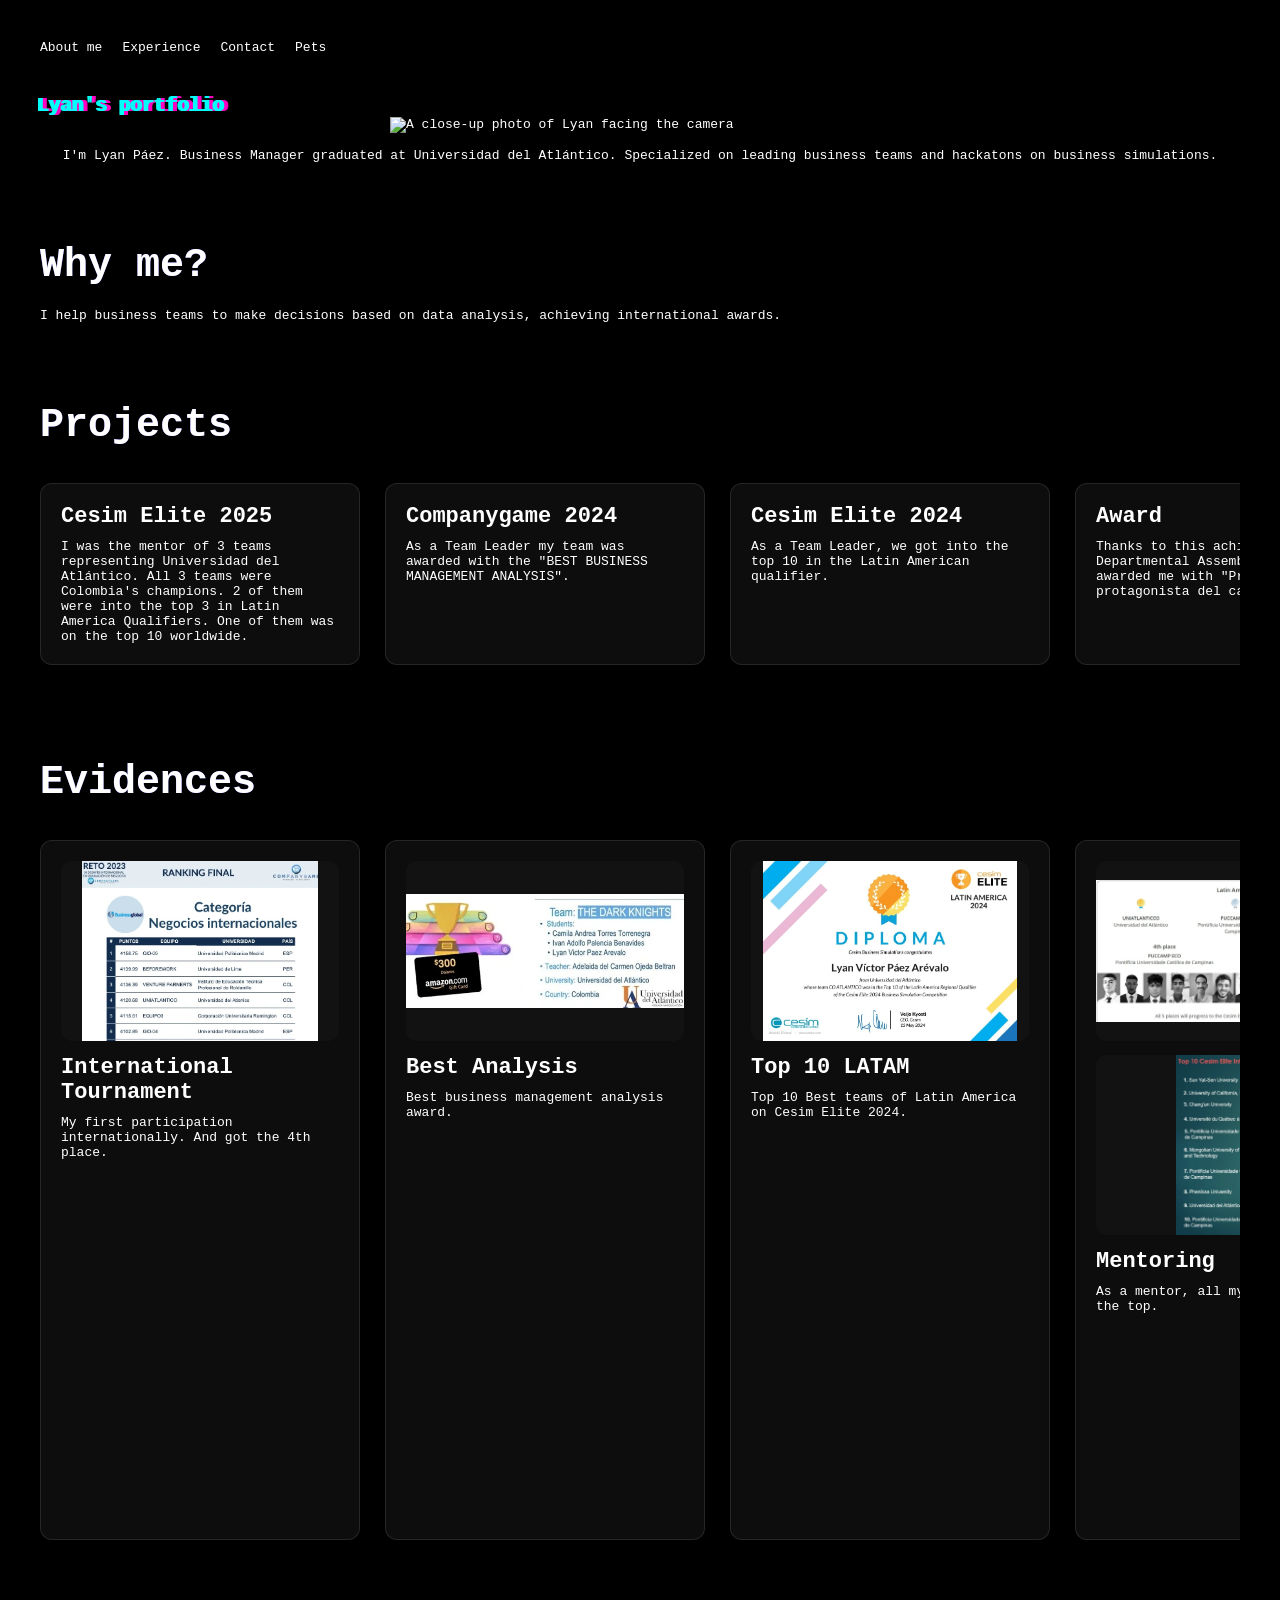
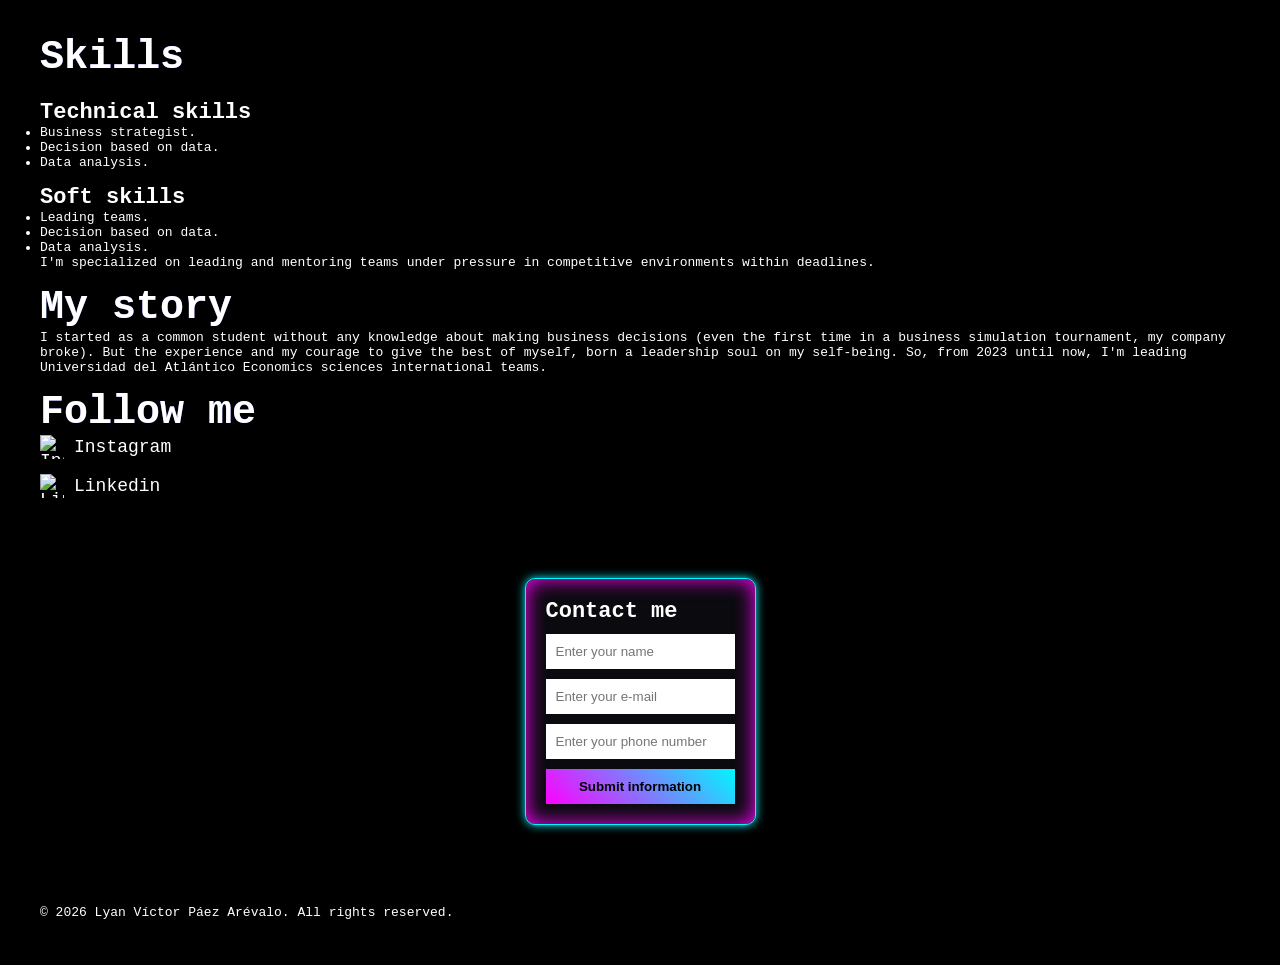
==== index.html @ d08afb4a "Adelantado" ====
<!DOCTYPE html>
<html lang="en">

<head>
    <meta charset="UTF-8">
    <meta name="viewport" content="width=device-width, initial-scale=1.0">

    <title>Lyan's Portfolio</title>
    <meta name="description" content="A practical portfolio to improve structuring abilities on HTML and CSS.">
    <meta name="keywords" content="portfolio, portafolio, Lyan">
    <meta name="author" content="Lyan Páez">
    <meta name="robots" content="index, follow">

    <link rel="stylesheet" href="src/css/styles.css">
</head>

<body>

    <header>
        <nav>
            <ul>
                <li><a href="#about" class="navigation">About me</a></li>
                <li><a href="#experience" class="navigation">Experience</a></li>
                <li><a href="#contact" class="navigation">Contact</a></li>
                <li><a href="./pets.html" class="navigation">Pets</a></li>
            </ul>
        </nav>
    </header>

    <main>

        <section>
            <div>
                <h1 class="glitch reveal" data-text="Lyan's portfolio">Lyan's portfolio</h1>
            </div>

            <img id="lyan-ph" src="public/img/Lyan.png" alt="A close-up photo of Lyan facing the camera"
                title="Lyan's photo">

            <p class="center" id="about"><br>
                I'm Lyan Páez. Business Manager graduated at Universidad del Atlántico.
                Specialized on leading business teams and hackatons on business simulations.
            </p>
        </section>

        <section>
            <h2 data-glitch="Why me?">Why me?</h2>
            <p>
                I help business teams to make decisions based on data analysis,
                achieving international awards.
            </p>
        </section>

        <section id="experience">
            <h2 data-glitch="Projects">Projects</h2>

            <div class="scroll-container projects-scroll">
                <div class="scroll-content">
                    <article class="card">
                        <h3>Cesim Elite 2025</h3>
                        <p> I was the mentor of 3 teams representing Universidad del Atlántico. All 3 teams were
                            Colombia's champions. 2 of them were into the top 3 in Latin America Qualifiers. One of them
                            was on the top 10 worldwide.</p>
                    </article>
                    <article class="card">
                        <h3>Companygame 2024</h3>
                        <p>As a Team Leader my team was awarded with the "BEST BUSINESS MANAGEMENT ANALYSIS".</p>
                    </article>
                    <article class="card">
                        <h3>Cesim Elite 2024</h3>
                        <p> As a Team Leader, we got into the top 10 in the Latin American qualifier.</p>
                    </article>
                    <article class="card">
                        <h3>Award</h3>
                        <p> Thanks to this achievings, the Departmental Assembly of Atlántico awarded me with "Premio
                            Joven Líder protagonista del cambio 2025"..</p>
                    </article>

                    <article class="card duplicate">
                        <h3>Cesim Elite 2025</h3>
                        <p> I was the mentor of 3 teams representing Universidad del Atlántico. All 3 teams were
                            Colombia's champions. 2 of them were into the top 3 in Latin America Qualifiers. One of them
                            was on the top 10 worldwide.</p>
                    </article>
                    <article class="card duplicate">
                        <h3>Companygame 2024</h3>
                        <p>As a Team Leader my team was awarded with the "BEST BUSINESS MANAGEMENT ANALYSIS".</p>
                    </article>
                    <article class="card duplicate">
                        <h3>Cesim Elite 2024</h3>
                        <p> As a Team Leader, we got into the top 10 in the Latin American qualifier.</p>
                    </article>
                    <article class="card duplicate">
                        <h3>Award</h3>
                        <p> Thanks to this achievings, the Departmental Assembly of Atlántico awarded me with "Premio
                            Joven Líder protagonista del cambio 2025"..</p>
                    </article>
                </div>
            </div>
        </section>

        <section class="evidences-section">
            <h2 data-glitch="Evidences">Evidences</h2>

            <div class="scroll-container evidences-scroll">
                <div class="scroll-content">
                    <article class="card img-card">
                        <img src="public/img/CGame1.webp" class="expandable-image"
                            alt="Universidad del Atlántico in the international top of CompanyGame"
                            title="BusinessGlobal CompanyGame 2023">
                        <h3>International Tournament</h3>
                        <p>My first participation internationally. And got the 4th place.</p>
                    </article>
                    <article class="card img-card">
                        <img src="public/img/Cgame2.webp" class="expandable-image"
                            alt="Award for best management analysis, Lyan's group"
                            title="Award for best business management analysis report">
                        <h3>Best Analysis</h3>
                        <p>Best business management analysis award.</p>
                    </article>
                    <article class="card img-card">
                        <img src="public/img/cesim1.webp" class="expandable-image"
                            alt="Diploma for being among the top 10 in Latin America best teams"
                            title="Diploma top 10 Latin America">
                        <h3>Top 10 LATAM</h3>
                        <p>Top 10 Best teams of Latin America on Cesim Elite 2024.</p>
                    </article>
                    <article class="card img-card">
                        <img src="public/img/cesim2.webp" class="expandable-image"
                            alt="Mentoring teams are Latin American champions" title="Latin American Champions">
                        <img src="public/img/cesim3.webp" class="expandable-image"
                            alt="One of the teams makes it to the world's top 10" title="World's top 10">
                        <h3>Mentoring</h3>
                        <p>As a mentor, all my teams are in the top.</p>
                    </article>
                    <article class="card img-card">
                        <img src="public/img/JL1.webp" class="expandable-image"
                            alt="Young leader award, driving change in the academic field"
                            title="Young Academic Leader Award">
                        <img src="public/img/JL2.webp" class="expandable-image"
                            alt="Poster for the awards ceremony of the nominees" title="Lyan Award Poster">
                        <img src="public/img/JL3.webp" class="expandable-image"
                            alt="List of winners in each area of the nominations" title="List of winners by area">
                        <h3>Personal awards</h3>
                        <p>Award for youth leader on academics due to these and other international achievements.</p>
                    </article>

                    <article class="card img-card duplicate">
                        <img src="public/img/CGame1.webp" class="expandable-image">
                        <h3>International Tournament</h3>
                        <p>My first participation internationally. And got the 4th place.</p>
                    </article>
                    <article class="card img-card duplicate">
                        <img src="public/img/Cgame2.webp" class="expandable-image">
                        <h3>Best Analysis</h3>
                        <p>Best business management analysis award.</p>
                    </article>
                    <article class="card img-card duplicate">
                        <img src="public/img/cesim1.webp" class="expandable-image">
                        <h3>Top 10 LATAM</h3>
                        <p>Top 10 Best teams of Latin America on Cesim Elite 2024.</p>
                    </article>
                    <article class="card img-card duplicate">
                        <img src="public/img/cesim2.webp" class="expandable-image">
                        <img src="public/img/cesim3.webp" class="expandable-image">
                        <h3>Mentoring</h3>
                        <p>As a mentor, all my teams are in the top.</p>
                    </article>
                    <article class="card img-card duplicate">
                        <img src="public/img/JL1.webp" class="expandable-image">
                        <img src="public/img/JL2.webp" class="expandable-image">
                        <img src="public/img/JL3.webp" class="expandable-image">
                        <h3>Personal awards</h3>
                        <p>Award for youth leader on academics due to these and other international achievements.</p>
                    </article>
                </div>
            </div>
        </section>

        <section>
            <h2 data-glitch="Skills">Skills</h2>

            <article>
                <h3>Technical skills</h3>
                <ul>
                    <li>Business strategist.</li>
                    <li>Decision based on data.</li>
                    <li>Data analysis.</li>
                </ul>
            </article>

            <br>

            <article>
                <h3>Soft skills</h3>
                <ul>
                    <li>Leading teams.</li>
                    <li>Decision based on data.</li>
                    <li>Data analysis.</li>
                </ul>

                <p>
                    I'm specialized on leading and mentoring teams under pressure in competitive environments within
                    deadlines.
                </p> <br>
            </article>

            <article>
                <h3 data-glitch="My story">My story</h3>
                <p>
                    I started as a common student without any knowledge about making business decisions
                    (even the first time in a business simulation tournament, my company broke). But the experience and
                    my courage to give the best of myself, born a leadership soul on my self-being. So, from 2023 until
                    now, I'm
                    leading Universidad del Atlántico Economics sciences international teams.
                </p> <br>
            </article>

            <article class="social-links">
                <h3 data-glitch="Follow me">Follow me</h3>
                <ul>
                    <li><a href="https://www.instagram.com/lyanpaez?igsh=MWZnb3ZpdWVtem16cg==" target="_blank">
                            <img src="public/img/instagram.png" alt="Instagram" class="social-icon">
                            Instagram
                        </a>
                    </li>
                    <li><a href="https://co.linkedin.com/in/lyan-v%C3%ADctor-p%C3%A1ez-ar%C3%A9valo-2025282ba"
                            target="_blank">
                            <img src="public/img/linkedin.png" alt="Linkedin" class="social-icon">
                            Linkedin
                        </a>
                    </li>
                </ul>
            </article>
        </section>

        <section class="page-center">
            <form id="login-form" class="form-active" onsubmit="event.preventDefault();">
                <h3 id="contact">Contact me</h3>

                <input type="text" placeholder="Enter your name" required>
                <input type="email" placeholder="Enter your e-mail" required>
                <input type="tel" placeholder="Enter your phone number" required>

                <button type="submit">Submit information</button>
            </form>
        </section>

    </main>

    <footer>
        <p>&copy; 2026 Lyan Víctor Páez Arévalo. All rights reserved.</p>
    </footer>

    <div id="image-modal" class="modal-overlay">
        <span class="modal-close-btn">&times;</span>
        <img id="modal-image" class="modal-content" src="" alt="Imagen expandida">
    </div>

    <script>
        // --- JAVASCRIPT ---
        const text = "Lyan's portfolio";
        let i = 0;

        function typeWriter() {
            const el = document.querySelector(".glitch");
            if (i < text.length) {
                el.textContent += text.charAt(i);
                i++;
                setTimeout(typeWriter, 60);
            }
        }

        window.addEventListener("load", () => {
            document.querySelector(".glitch").textContent = "";
            typeWriter();
        });

        /* SCROLL */
        const reveals = document.querySelectorAll(".reveal");

        function revealOnScroll() {
            const windowHeight = window.innerHeight;

            reveals.forEach(el => {
                const elementTop = el.getBoundingClientRect().top;

                if (elementTop < windowHeight - 100) {
                    el.classList.add("active");
                }
            });
        }

        window.addEventListener("scroll", revealOnScroll);
        revealOnScroll();

        // --- CÓDIGO JS PARA EL MODAL DE IMÁGENES ---
        const modal = document.getElementById('image-modal');
        const modalImg = document.getElementById('modal-image');
        const closeBtn = document.querySelector('.modal-close-btn');

        document.querySelectorAll('.expandable-image').forEach(img => {
            img.addEventListener('click', function () {
                modal.classList.add('open');
                modalImg.src = this.src;
                document.body.style.overflow = 'hidden';
            });
        });

        function closeModal() {
            modal.classList.remove('open');
            document.body.style.overflow = 'auto';
        }

        closeBtn.addEventListener('click', closeModal);

        modal.addEventListener('click', function (event) {
            if (event.target === modal) {
                closeModal();
            }
        });

        document.addEventListener('keydown', function (event) {
            if (event.key === 'Escape') {
                closeModal();
            }
        });

        /* ========== CHISPAS EN INPUTS =============*/
        const inputs = document.querySelectorAll('input, textarea');

        inputs.forEach(input => {
            input.addEventListener('keydown', (e) => {
                const particle = document.createElement('span');
                particle.classList.add('particle');

                const rect = input.getBoundingClientRect();
                particle.style.left = `${rect.left + Math.random() * rect.width}px`;
                particle.style.top = `${rect.top + Math.random() * rect.height}px`;

                particle.style.background = Math.random() > 0.5 ? '#ff00ff' : '#00f7ff';

                document.body.appendChild(particle);

                setTimeout(() => {
                    particle.remove();
                }, 600);
            });
        });
    </script>
</body>

</html>
---- src/css/styles.css ----
html {
    scroll-behavior: smooth;
}

/* RESET */
* {
    margin: 0;
    padding: 0;
    box-sizing: border-box;
}

body {
    font-family: monospace;
    color: #fff;
    background: #000;
    overflow-x: hidden;
    padding: 40px;
}

/* center on page */
.page-center{
    display: flex;
    justify-content: center;
}

/* paragraph center */
.center {
    text-align: center;
}

/* IMAGES */
img {
    width: 100%;
    max-width: 500px;
    height: auto;
}

/* NAV */
nav ul {
    display: flex;
    gap: 20px;
    list-style: none;
    margin-bottom: 40px;
}

.navigation {
    color: #fff;
    text-decoration: none;
}

/* === a === */
a {
    text-decoration: none;
    color: #03D8F3;
    transition: 0.7s
}

a:visited {
    color: #FF00FF;
}

a:hover {
    color: #bd00ff;
    text-decoration: underline dotted #54C1E6;
}

/* FORM */
form {
    background: #0a0a0f;
    border: 1px solid #00f7ff;
    box-shadow: 0 0 10px #00f7ff, 0 0 20px #ff00ff inset;
    padding: 20px;
    border-radius: 10px;
    display: flex;
    flex-direction: column;
    gap: 10px;
    max-width: 300px;
}

/* === BUTTON === */
button {
    background: linear-gradient(45deg, #ff00ff, #00f7ff);
    border: none;
    color: black;
    padding: 10px 20px;
    cursor: pointer;
    font-weight: bold;
    transition: 0.3s;
}

button:hover {
    box-shadow: 0 0 15px #ff00ff, 0 0 30px #00f7ff;
    transform: scale(1.05);
}

/* INPUT CLICK */
input,
textarea {
    position: relative;
    z-index: 1;
    padding: 10px;
    border: none;
    caret-color: #00f7ff;
}

input:focus,
textarea:focus {
    animation: pulse 0.6s ease-out;
}

@keyframes pulse {
    0% {
        box-shadow: 0 0 0px #00f7ff;
    }

    50% {
        box-shadow: 0 0 15px #00f7ff, 0 0 30px #ff00ff;
    }

    100% {
        box-shadow: 0 0 8px #00f7ff;
    }
}

/* ======To write (PARTICLES) =====*/
.particle {
    position: fixed;
    width: 6px;
    height: 6px;
    pointer-events: none;
    z-index: 9999;
    border-radius: 50%;
    filter: blur(1px);
    box-shadow: 0 0 10px currentColor;
    animation: explode 0.6s ease-out forwards;
}

/* AQUÍ ESTÁ EL CÓDIGO CORREGIDO PARA QUE LA ANIMACIÓN EXPLODE FUNCIONE */
@keyframes explode {
    0% {
        transform: scale(1);
        opacity: 1;
    }

    100% {
        transform: scale(3) translateY(-10px);
        opacity: 0;
    }
}

/* Shake on page */
.glitch-shake {
    animation: shake 0.1s infinite;
}

@keyframes shake {
    0% {
        transform: translate(0, 0);
    }

    25% {
        transform: translate(2px, -2px);
        filter: hue-rotate(90deg);
    }

    50% {
        transform: translate(-2px, 2px);
    }

    75% {
        transform: translate(1px, -1px);
        filter: contrast(150%);
    }

    100% {
        transform: translate(0, 0);
    }
}

/* ===== GLITCH H1 ===== */

.glitch {
    position: relative;
    animation: glitch-skew 1s infinite alternate;
}

.glitch::before,
.glitch::after {
    content: attr(data-text);
    position: absolute;
    top: 0;
    left: 0;
    width: 100%;
}


.glitch::before {
    color: #ff00c1;
    left: 2px;
    text-shadow: -2px 0 #ff00c1;
    animation: glitch-anim 2s infinite linear alternate-reverse;
}


.glitch::after {
    color: #00fff9;
    left: -2px;
    text-shadow: -2px 0 #00fff9;
    animation: glitch-anim2 2.5s infinite linear alternate-reverse;
}

/* ANIMACIONES H1 */

@keyframes glitch-anim {
    0% {
        clip-path: inset(0 0 80% 0);
    }

    50% {
        clip-path: inset(40% 0 30% 0);
    }

    100% {
        clip-path: inset(0 0 80% 0);
    }
}

@keyframes glitch-anim2 {
    0% {
        clip-path: inset(80% 0 0 0);
    }

    50% {
        clip-path: inset(30% 0 40% 0);
    }

    100% {
        clip-path: inset(80% 0 0 0);
    }
}

@keyframes glitch-skew {
    0% {
        transform: skew(0deg);
    }

    100% {
        transform: skew(2deg);
    }

}



/* ===== GLITCH H2 / H3 ===== */

h2, h3 {
    color: #fff; 
    font-weight: bold;
}

h2 {
    font-size: 40px;
    margin-bottom: 20px;
}


h3 {
    font-size: 22px;
}


h2[data-glitch],
h3[data-glitch] {
    position: relative;
    font-size: 40px; 
    animation: an1 1s ease-in-out infinite alternate;
}

h2[data-glitch]::before,
h2[data-glitch]::after,
h3[data-glitch]::before,
h3[data-glitch]::after {
    content: attr(data-glitch);
    position: absolute;
    top: 0;
    left: 0;
    opacity: 0.8;
}

h2[data-glitch]::before,
h3[data-glitch]::before {
    color: #8b00ff;
    z-index: -1;
    animation: an2 0.4s infinite;
}

h2[data-glitch]::after,
h3[data-glitch]::after {
    color: #00e571;
    z-index: -2;
    animation: an2 0.4s infinite;
}

/* ANIMACIONES H2/H3 */ 
@keyframes an1 {

    0%,
    40%,
    44%,
    58%,
    61%,
    65%,
    69%,
    72%,
    100% {
        transform: skewX(0);
    }

    41% {
        transform: skewX(10deg);
    }

    42% {
        transform: skewX(-10deg);
    }

    59% {
        transform: skewX(40deg) skewY(10deg);
    }

    60% {
        transform: skewX(-40deg) skewY(-10deg);
    }

    63% {
        transform: skewX(10deg) skewY(-5deg);
    }

    70% {
        transform: skewX(-50deg) skewY(-20deg);
    }

    71% {
        transform: skewX(10deg) skewY(-10deg);
    }
}

@keyframes an2 {
    0% {
        transform: translate(0);
    }

    20% {
        transform: translate(-3px, 3px);
    }

    40% {
        transform: translate(-3px, -3px);
    }

    60% {
        transform: translate(3px, 3px);
    }

    80% {
        transform: translate(3px, -3px);
    }

    100% {
        transform: translate(0);
    }
}

/* SCROLL */
.reveal {
    opacity: 0;
    transform: translateY(60px);
    transition: 0.8s;
}

.reveal.active {
    opacity: 1;
    transform: translateY(0);
}

/* ===== GRID GENERAL ===== */
.grid {
    display: grid;
    grid-template-columns: repeat(auto-fit, minmax(250px, 1fr));
    gap: 25px;
    margin-top: 30px;
}

/* ===== CARDS ===== */ 
.card {
    background: rgba(255, 255, 255, 0.05);
    border-radius: 12px;
    padding: 20px;
    transition: 0.3s;
    backdrop-filter: blur(10px);
    border: 1px solid rgba(255, 255, 255, 0.1);
} 

.card:hover {
    transform: translateY(-10px) scale(1.02);
    border-color: #00fff9;
    box-shadow: 0 0 20px rgba(0, 255, 255, 0.2);
}

/* ===== IMÁGENES ===== */ 
.img-card img {
    width: 100%;
    height: 180px;
    object-fit: contain;
    background-color: rgba(255, 255, 255, 0.02);
    border-radius: 10px;
    margin-bottom: 10px;
} 

.card h3 {
    margin-bottom: 10px;
}
 
section {
    margin-bottom: 80px;
}

/* ===== FOTO DE PERFIL ===== */
#lyan-ph {
    display: block;
    margin: 0 auto;
    position: relative;
    z-index: 1;
    animation: permanent-glitch-shadow 1.5s steps(10) infinite alternate-reverse; 
    transition: none;
} 
 
#lyan-ph:hover {
    filter: drop-shadow(0 0 25px #00fff9) drop-shadow(0 0 40px #ff00c1);
} 

@keyframes permanent-glitch-shadow {

    0%,
    100% {
        filter: drop-shadow(4px 4px 0 #ff00c1) drop-shadow(-4px -4px 0 #00fff9) drop-shadow(0 0 8px rgba(139, 0, 255, 0.4));
    }

    5% {
        filter: drop-shadow(-2px -10px 0 #ff00c1) drop-shadow(6px 2px 0 #00fff9) drop-shadow(0 0 2px #fff);
    }

    10% {
        filter: drop-shadow(10px 4px 0 #ff00c1) drop-shadow(-10px -4px 0 #00fff9);
    }

    12% {
        filter: drop-shadow(0 0 1px transparent);
    }

    15% {
        filter: drop-shadow(-15px 0 0 #ff00c1) drop-shadow(15px 0 0 #00fff9) drop-shadow(0 0 20px #8b00ff);
    }

    20% {
        filter: drop-shadow(0 -15px 0 #ff00c1) drop-shadow(0 15px 0 #00fff9) drop-shadow(0 0 10px #00fff9);
    }

    25% {
        filter: drop-shadow(3px -10px 0 #ff00c1) drop-shadow(-3px 10px 0 #00fff9);
    }

    30% {
        filter: drop-shadow(-5px 5px 0 #ff00c1) drop-shadow(5px -5px 0 #00fff9) drop-shadow(0 0 25px rgba(255, 0, 193, 0.7));
    }

    35% {
        filter: drop-shadow(0 0 1px transparent);
    }

    40% {
        filter: drop-shadow(12px 12px 0 #ff00c1) drop-shadow(-12px -12px 0 #00fff9) drop-shadow(0 0 15px #fff);
    }
} 

/* ===== REDES SOCIALES (FOLLOW ME) ===== */
.social-links ul { 
    list-style: none;
    padding: 0;
    display: flex;
    flex-direction: column;
    gap: 15px;
}
 
.social-links a {
    text-decoration: none;
    color: #fff;
    font-size: 18px;
    display: flex;
    align-items: center;
    gap: 10px;
    transition: all 0.3s ease;
}
 
.social-links a:hover {
    color: #00fff9;
    text-shadow: 0 0 8px #00fff9;
    transform: translateX(10px);
}
 
.social-icon {
    width: 24px;
    height: 24px;
    object-fit: contain;
}
 
/* ========================================================== */
/* ===== SCROLL INFINITO Y MODAL ====== */
/* ========================================================== */

.scroll-container { 
    width: 100%;
    overflow: hidden;
    position: relative;
    padding: 15px 0;
} 
 
.scroll-content {
    display: flex;
    gap: 25px;
    width: max-content; 
    will-change: transform;
}

.scroll-content .card { 
    flex: 0 0 320px;
} 

.scroll-container:hover .scroll-content { 
    animation-play-state: paused !important;
}

/* Animación DERECHA (Projects) */
.projects-scroll .scroll-content {
    animation: scroll-right 40s linear infinite;
}

@keyframes scroll-right {
    0% {
        transform: translateX(-50%);
    }

    100% { 
        transform: translateX(0);
    }
}

/* Animación IZQUIERDA (Evidences) */
.evidences-scroll .scroll-content {
    animation: scroll-left 40s linear infinite;
}

@keyframes scroll-left {
    0% {
        transform: translateX(0);
    }

    100% { 
        transform: translateX(-50%);
    }
} 

/* ===== IMÁGENES EXPANDIBLES Y MODAL ===== */
.expandable-image { 
    cursor: pointer;
    transition: border-color 0.3s ease, filter 0.3s ease; 
}

.expandable-image:hover {
    border: 1px solid #ff00c1;
    filter: drop-shadow(0 0 10px rgba(255, 0, 193, 0.5));
}

.modal-overlay {
    display: none;
    position: fixed;
    z-index: 9999; 
    left: 0;
    top: 0;
    width: 100%;
    height: 100%;
    background-color: rgba(0, 0, 0, 0.85);
    backdrop-filter: blur(8px); 
    justify-content: center;
    align-items: center;
    opacity: 0;
    transition: opacity 0.3s ease;
}

.modal-overlay.open {
    display: flex;
    opacity: 1;
}

.modal-content {
    max-width: 90%;
    max-height: 90%;
    object-fit: contain;
    border-radius: 8px;
    border: 2px solid #00fff9;
    box-shadow: 0 0 30px rgba(0, 255, 249, 0.4);
    transform: scale(0.9);
    transition: transform 0.3s ease;
}

.modal-overlay.open .modal-content {
    transform: scale(1);
}

.modal-close-btn {
    position: absolute;
    top: 20px;
    right: 40px;
    color: #fff;
    font-size: 40px;
    font-weight: bold;
    cursor: pointer;
    transition: color 0.3s ease, transform 0.3s ease;
}

.modal-close-btn:hover {
    color: #ff00c1;
    transform: scale(1.1);
}
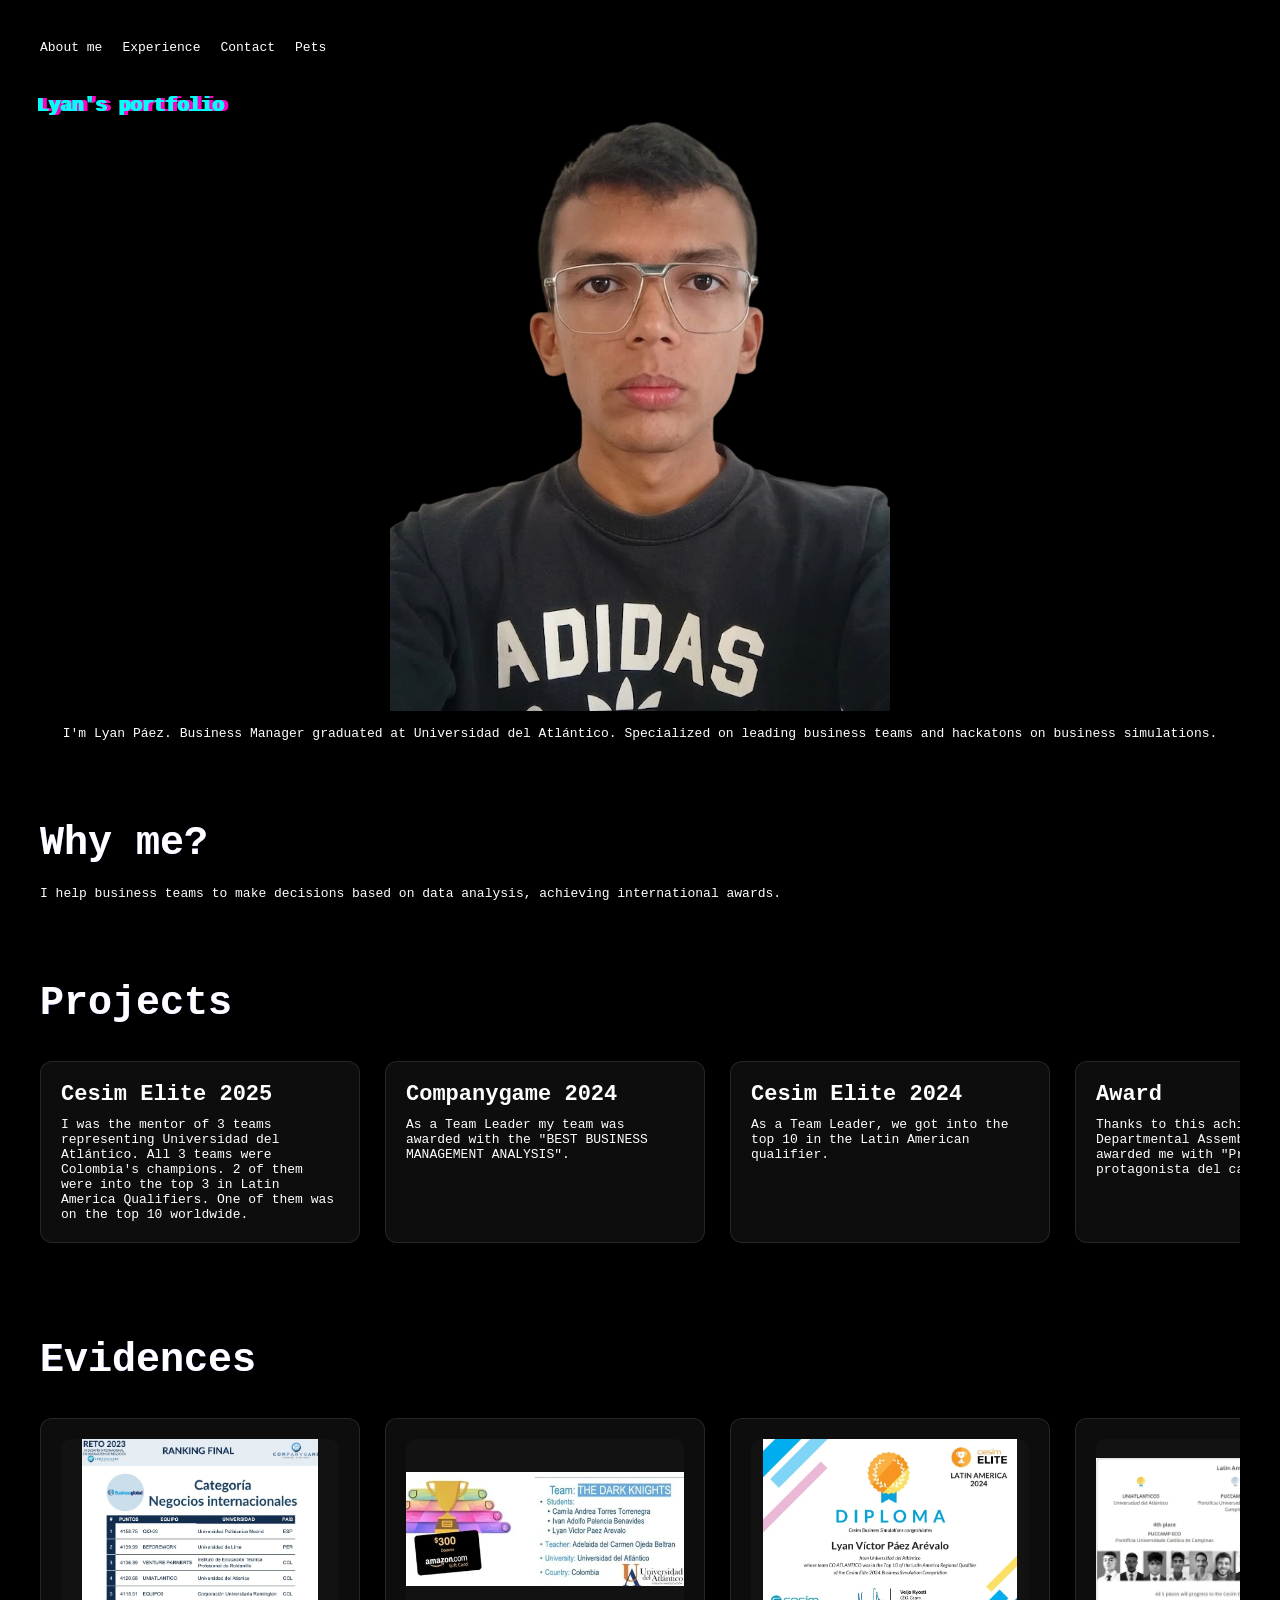
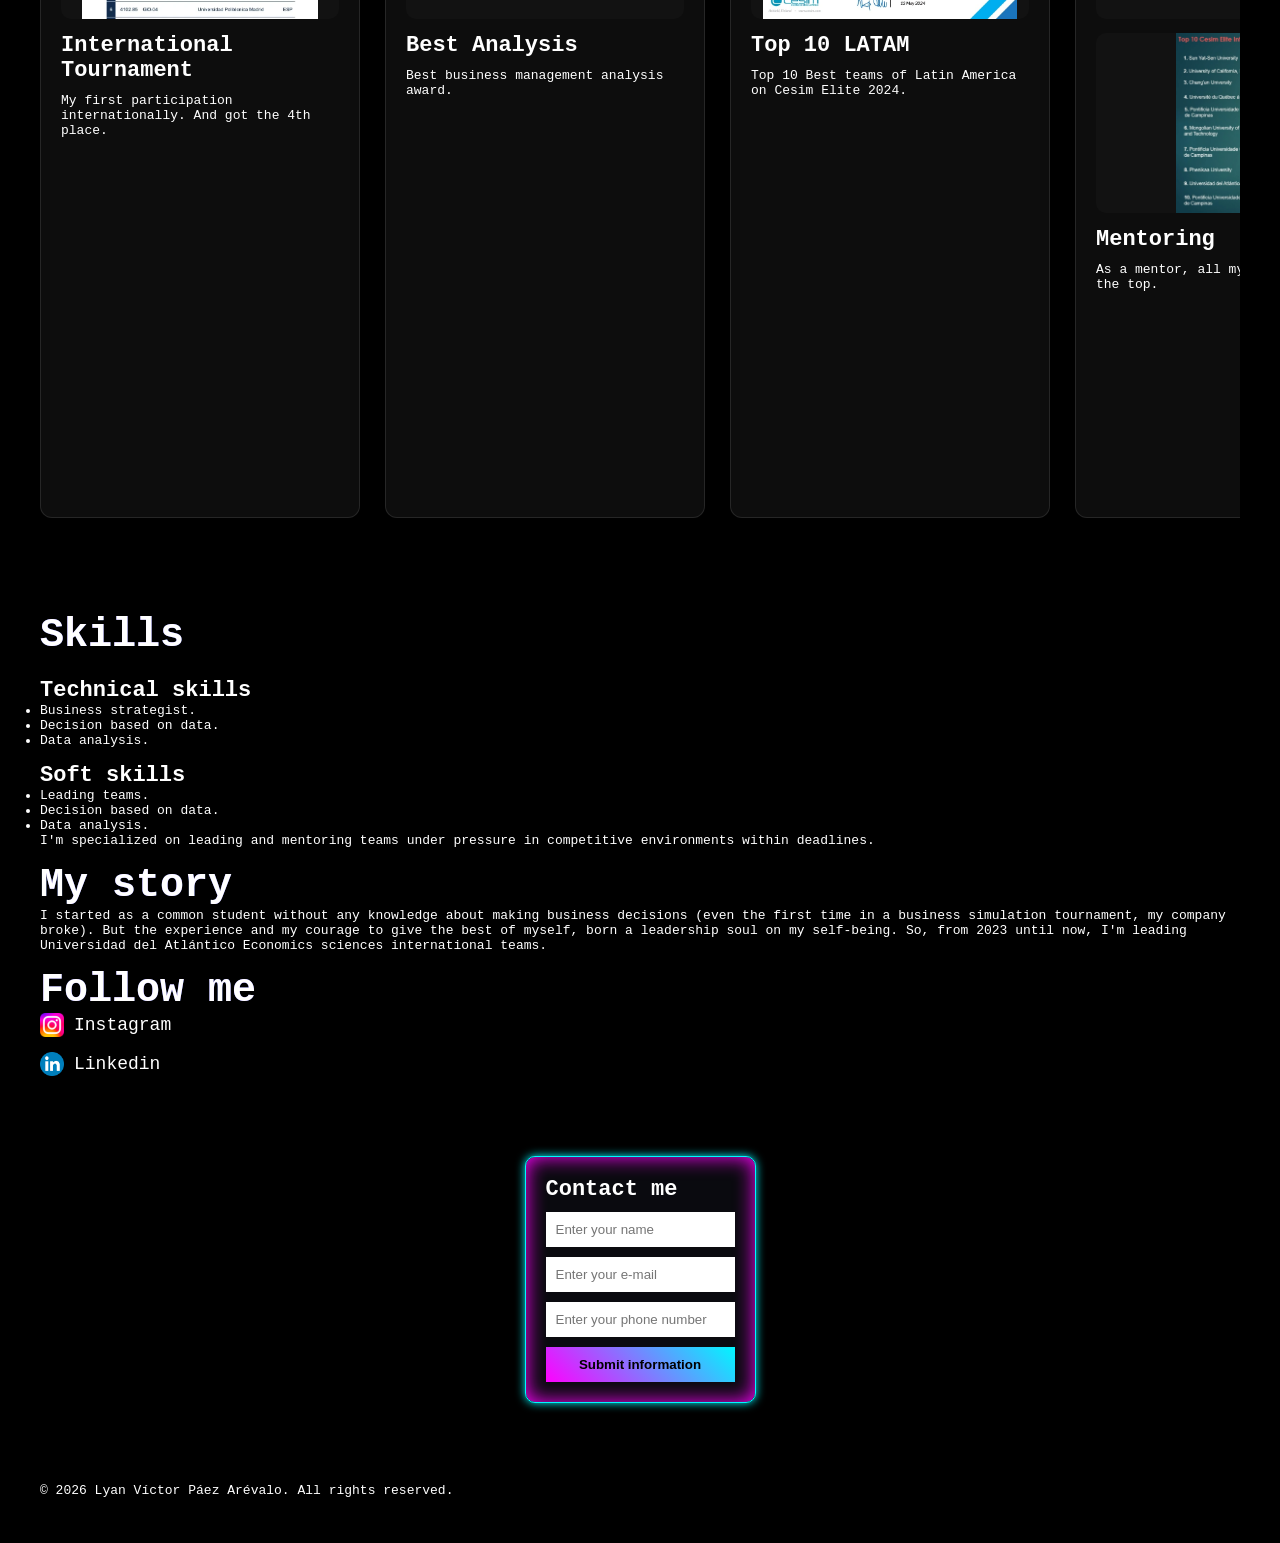
==== commit da6640dc: "adelantado" ====
--- a/index.html
+++ b/index.html
@@ -22,7 +22,7 @@
                 <li><a href="#about" class="navigation">About me</a></li>
                 <li><a href="#experience" class="navigation">Experience</a></li>
                 <li><a href="#contact" class="navigation">Contact</a></li>
-                <li><a href="./pets.html" class="navigation">Pets</a></li>
+                <li><a href="./views/pets.html" class="navigation">Pets</a></li>
             </ul>
         </nav>
     </header>
@@ -34,7 +34,7 @@
                 <h1 class="glitch reveal" data-text="Lyan's portfolio">Lyan's portfolio</h1>
             </div>
 
-            <img id="lyan-ph" src="public/img/Lyan.png" alt="A close-up photo of Lyan facing the camera"
+            <img id="lyan-ph" src="/public/images/index/Lyan.png" alt="A close-up photo of Lyan facing the camera"
                 title="Lyan's photo">
 
             <p class="center" id="about"><br>
@@ -105,71 +105,71 @@
             <div class="scroll-container evidences-scroll">
                 <div class="scroll-content">
                     <article class="card img-card">
-                        <img src="public/img/CGame1.webp" class="expandable-image"
+                        <img src="/public/images/index/CGame1.webp" class="expandable-image"
                             alt="Universidad del Atlántico in the international top of CompanyGame"
                             title="BusinessGlobal CompanyGame 2023">
                         <h3>International Tournament</h3>
                         <p>My first participation internationally. And got the 4th place.</p>
                     </article>
                     <article class="card img-card">
-                        <img src="public/img/Cgame2.webp" class="expandable-image"
+                        <img src="/public/images/index/Cgame2.webp" class="expandable-image"
                             alt="Award for best management analysis, Lyan's group"
                             title="Award for best business management analysis report">
                         <h3>Best Analysis</h3>
                         <p>Best business management analysis award.</p>
                     </article>
                     <article class="card img-card">
-                        <img src="public/img/cesim1.webp" class="expandable-image"
+                        <img src="/public/images/index/cesim1.webp" class="expandable-image"
                             alt="Diploma for being among the top 10 in Latin America best teams"
                             title="Diploma top 10 Latin America">
                         <h3>Top 10 LATAM</h3>
                         <p>Top 10 Best teams of Latin America on Cesim Elite 2024.</p>
                     </article>
                     <article class="card img-card">
-                        <img src="public/img/cesim2.webp" class="expandable-image"
+                        <img src="/public/images/index/cesim2.webp" class="expandable-image"
                             alt="Mentoring teams are Latin American champions" title="Latin American Champions">
-                        <img src="public/img/cesim3.webp" class="expandable-image"
+                        <img src="/public/images/index/cesim3.webp" class="expandable-image"
                             alt="One of the teams makes it to the world's top 10" title="World's top 10">
                         <h3>Mentoring</h3>
                         <p>As a mentor, all my teams are in the top.</p>
                     </article>
                     <article class="card img-card">
-                        <img src="public/img/JL1.webp" class="expandable-image"
+                        <img src="/public/images/index/JL1.webp" class="expandable-image"
                             alt="Young leader award, driving change in the academic field"
                             title="Young Academic Leader Award">
-                        <img src="public/img/JL2.webp" class="expandable-image"
+                        <img src="/public/images/index/JL2.webp" class="expandable-image"
                             alt="Poster for the awards ceremony of the nominees" title="Lyan Award Poster">
-                        <img src="public/img/JL3.webp" class="expandable-image"
+                        <img src="/public/images/index/JL3.webp" class="expandable-image"
                             alt="List of winners in each area of the nominations" title="List of winners by area">
                         <h3>Personal awards</h3>
                         <p>Award for youth leader on academics due to these and other international achievements.</p>
                     </article>
 
                     <article class="card img-card duplicate">
-                        <img src="public/img/CGame1.webp" class="expandable-image">
+                        <img src="/public/images/index/CGame1.webp" class="expandable-image">
                         <h3>International Tournament</h3>
                         <p>My first participation internationally. And got the 4th place.</p>
                     </article>
                     <article class="card img-card duplicate">
-                        <img src="public/img/Cgame2.webp" class="expandable-image">
+                        <img src="/public/images/index/Cgame2.webp" class="expandable-image">
                         <h3>Best Analysis</h3>
                         <p>Best business management analysis award.</p>
                     </article>
                     <article class="card img-card duplicate">
-                        <img src="public/img/cesim1.webp" class="expandable-image">
+                        <img src="/public/images/index/cesim1.webp" class="expandable-image">
                         <h3>Top 10 LATAM</h3>
                         <p>Top 10 Best teams of Latin America on Cesim Elite 2024.</p>
                     </article>
                     <article class="card img-card duplicate">
-                        <img src="public/img/cesim2.webp" class="expandable-image">
-                        <img src="public/img/cesim3.webp" class="expandable-image">
+                        <img src="/public/images/index/cesim2.webp" class="expandable-image">
+                        <img src="/public/images/index/cesim3.webp" class="expandable-image">
                         <h3>Mentoring</h3>
                         <p>As a mentor, all my teams are in the top.</p>
                     </article>
                     <article class="card img-card duplicate">
-                        <img src="public/img/JL1.webp" class="expandable-image">
-                        <img src="public/img/JL2.webp" class="expandable-image">
-                        <img src="public/img/JL3.webp" class="expandable-image">
+                        <img src="/public/images/index/JL1.webp" class="expandable-image">
+                        <img src="/public/images/index/JL2.webp" class="expandable-image">
+                        <img src="/public/images/index/JL3.webp" class="expandable-image">
                         <h3>Personal awards</h3>
                         <p>Award for youth leader on academics due to these and other international achievements.</p>
                     </article>
@@ -220,13 +220,13 @@
                 <h3 data-glitch="Follow me">Follow me</h3>
                 <ul>
                     <li><a href="https://www.instagram.com/lyanpaez?igsh=MWZnb3ZpdWVtem16cg==" target="_blank">
-                            <img src="public/img/instagram.png" alt="Instagram" class="social-icon">
+                            <img src="/public/images/index/instagram.png" alt="Instagram" class="social-icon">
                             Instagram
                         </a>
                     </li>
                     <li><a href="https://co.linkedin.com/in/lyan-v%C3%ADctor-p%C3%A1ez-ar%C3%A9valo-2025282ba"
                             target="_blank">
-                            <img src="public/img/linkedin.png" alt="Linkedin" class="social-icon">
+                            <img src="/public/images/index/linkedin.png" alt="Linkedin" class="social-icon">
                             Linkedin
                         </a>
                     </li>
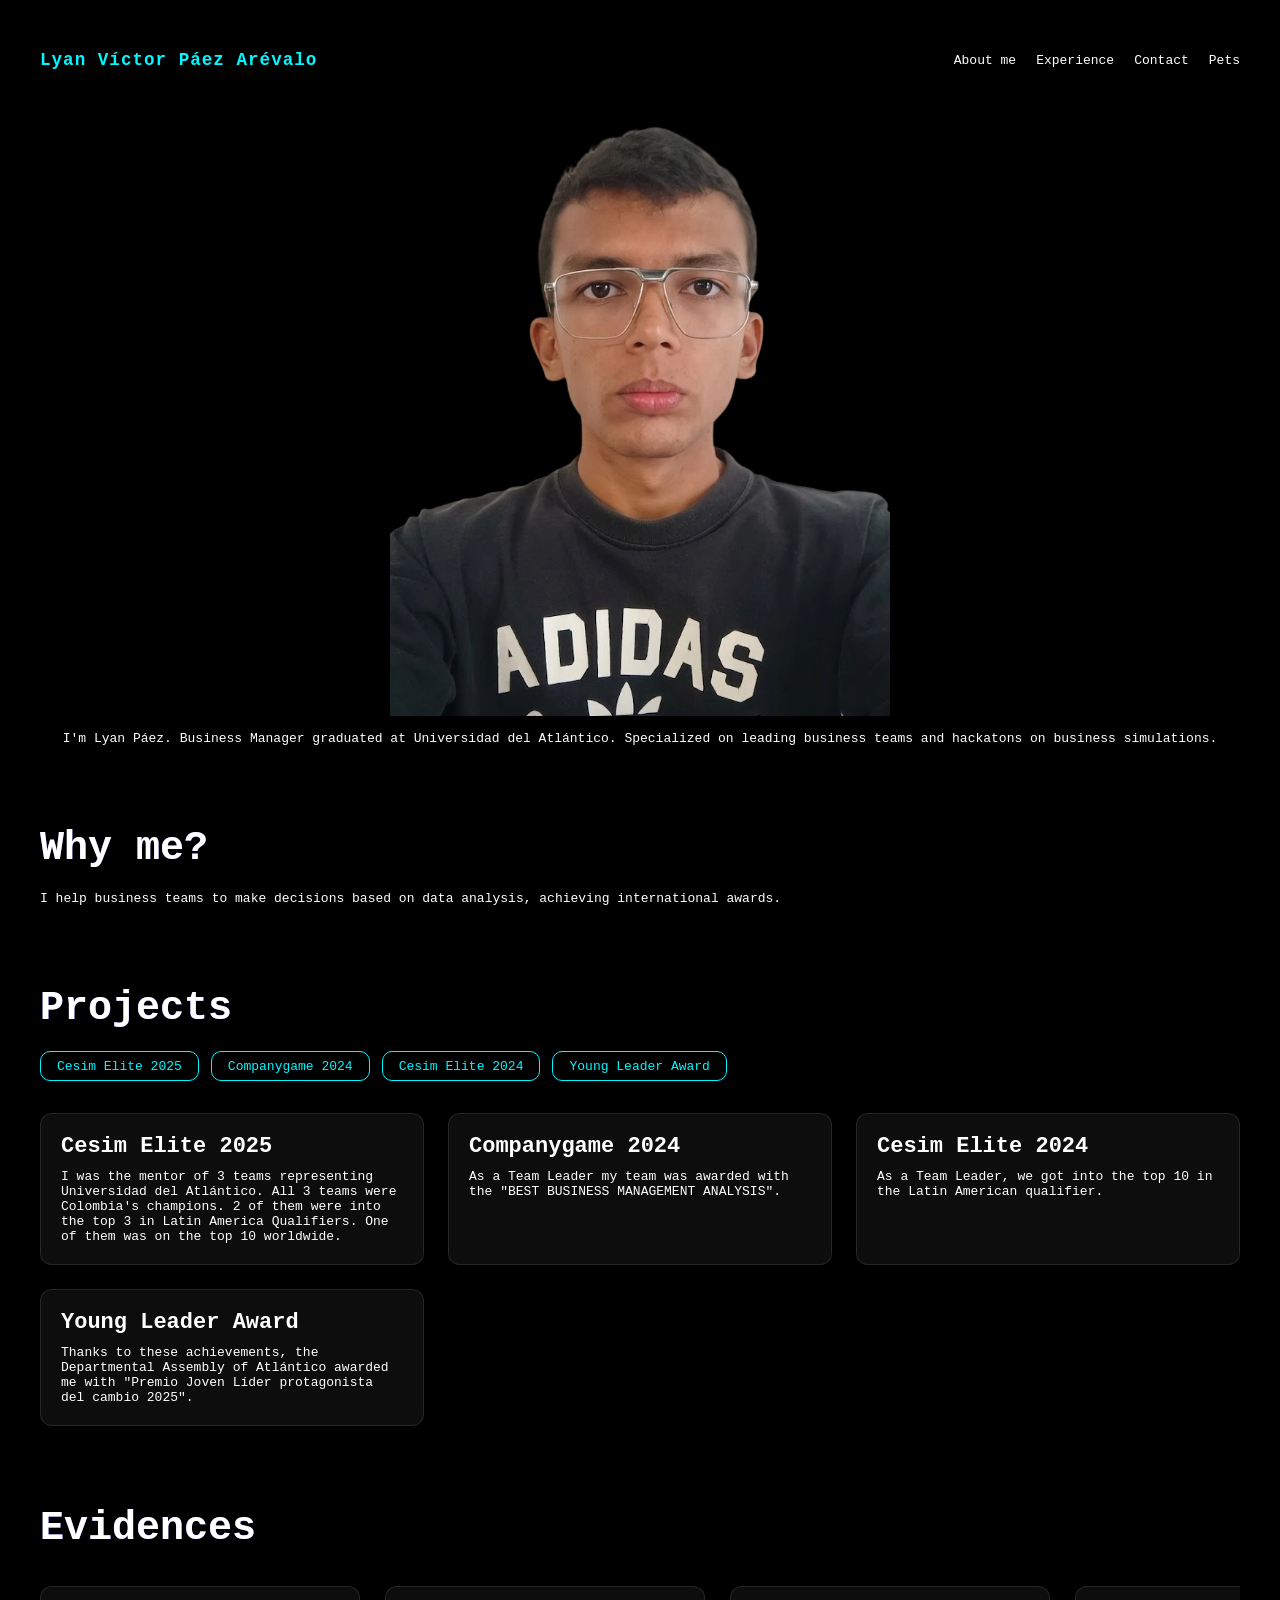
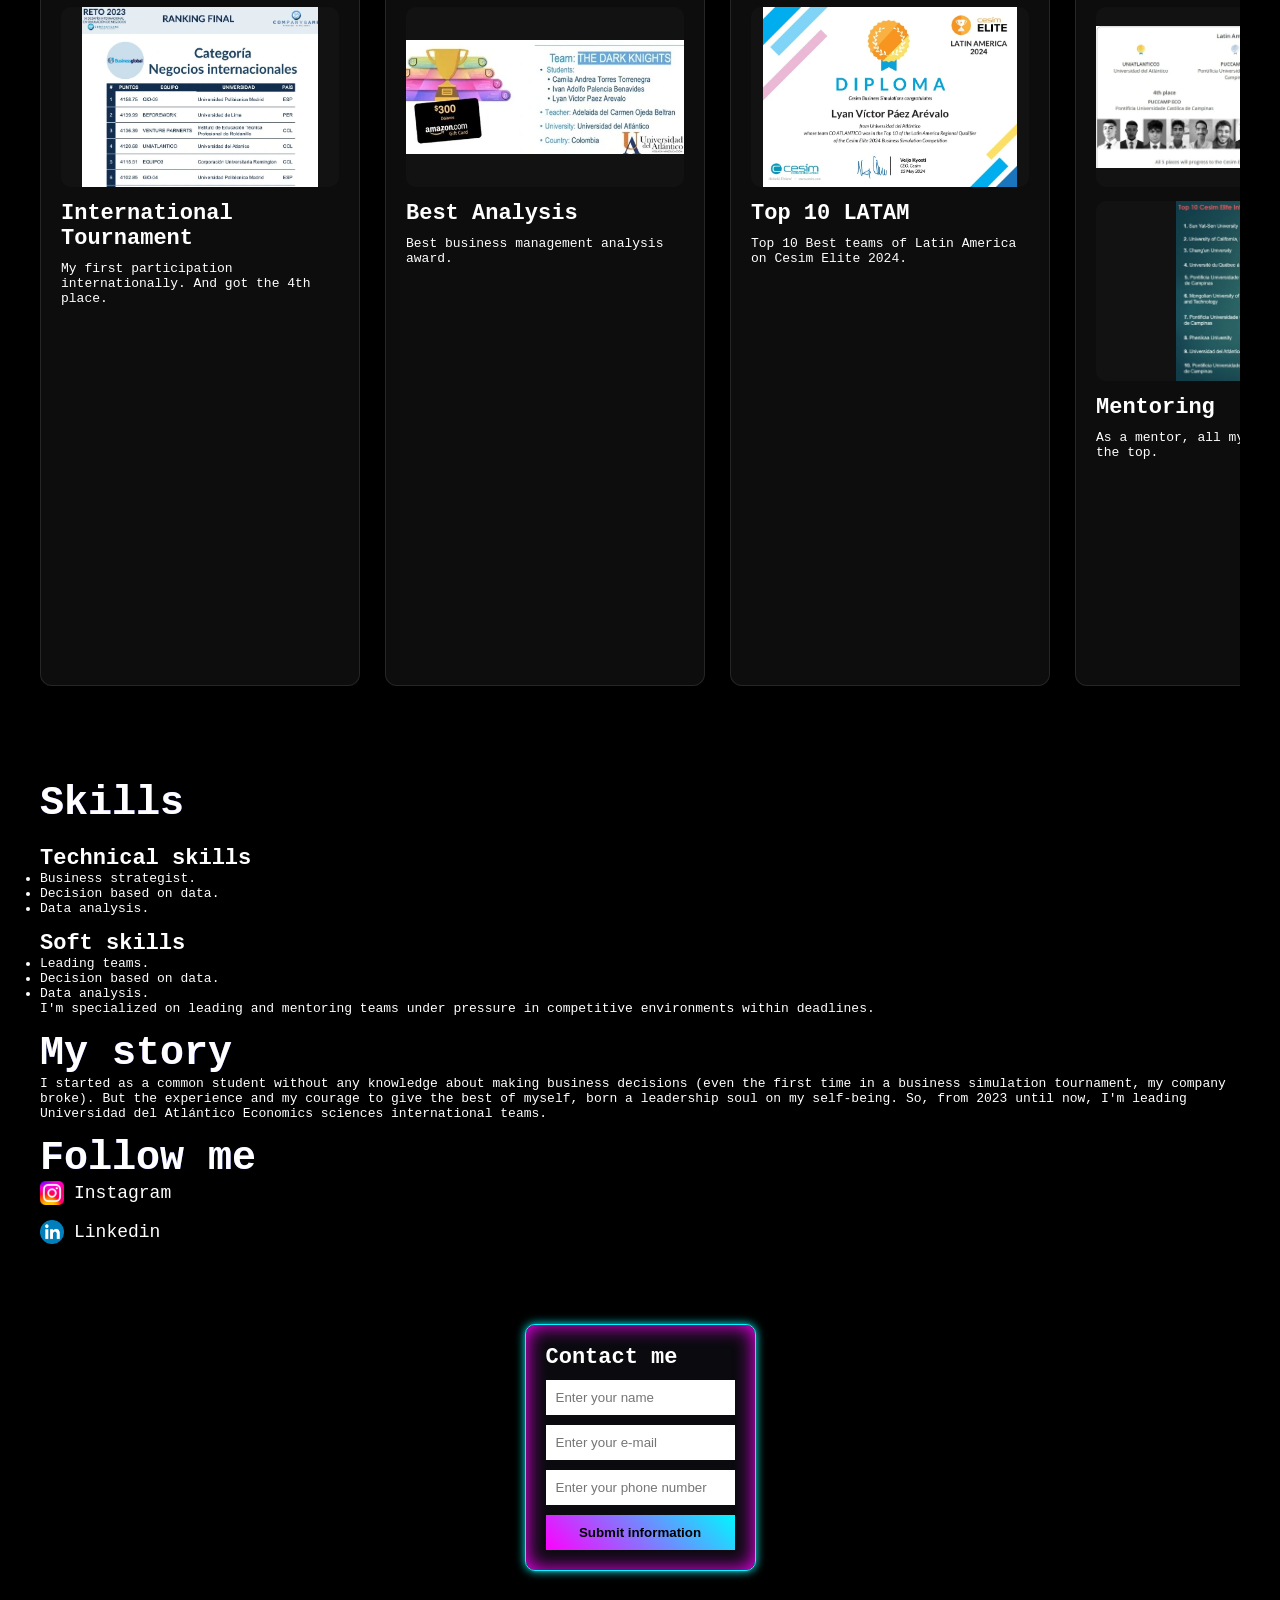
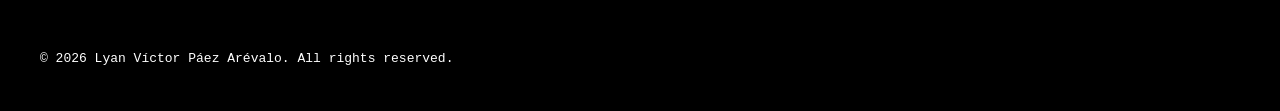
==== commit 015362ff: "fix: bugs fixed" ====
--- a/index.html
+++ b/index.html
@@ -1,353 +1,361 @@
-<!DOCTYPE html>
+<!doctype html>
 <html lang="en">
-
-<head>
-    <meta charset="UTF-8">
-    <meta name="viewport" content="width=device-width, initial-scale=1.0">
+  <head>
+    <meta charset="UTF-8" />
+    <meta name="viewport" content="width=device-width, initial-scale=1.0" />
 
     <title>Lyan's Portfolio</title>
-    <meta name="description" content="A practical portfolio to improve structuring abilities on HTML and CSS.">
-    <meta name="keywords" content="portfolio, portafolio, Lyan">
-    <meta name="author" content="Lyan Páez">
-    <meta name="robots" content="index, follow">
-
-    <link rel="stylesheet" href="src/css/styles.css">
-</head>
-
-<body>
-
+    <meta
+      name="description"
+      content="A practical portfolio to improve structuring abilities on HTML and CSS."
+    />
+    <meta name="keywords" content="portfolio, portafolio, Lyan" />
+    <meta name="author" content="Lyan Páez" />
+    <meta name="robots" content="index, follow" />
+
+    <link rel="stylesheet" href="src/css/styles.min.css" />
+  </head>
+
+  <body>
     <header>
-        <nav>
-            <ul>
-                <li><a href="#about" class="navigation">About me</a></li>
-                <li><a href="#experience" class="navigation">Experience</a></li>
-                <li><a href="#contact" class="navigation">Contact</a></li>
-                <li><a href="./views/pets.html" class="navigation">Pets</a></li>
-            </ul>
-        </nav>
+      <nav>
+        <span class="nav-brand">Lyan Víctor Páez Arévalo</span>
+        <button class="hamburger" id="hamburger" aria-label="Menu">
+          <span class="bar"></span>
+          <span class="bar"></span>
+          <span class="bar"></span>
+        </button>
+        <ul id="nav-links">
+          <li><a href="#about" class="navigation">About me</a></li>
+          <li><a href="#experience" class="navigation">Experience</a></li>
+          <li><a href="#contact" class="navigation">Contact</a></li>
+          <li><a href="./views/pets.html" class="navigation">Pets</a></li>
+        </ul>
+      </nav>
     </header>
 
     <main>
-
-        <section>
-            <div>
-                <h1 class="glitch reveal" data-text="Lyan's portfolio">Lyan's portfolio</h1>
-            </div>
-
-            <img id="lyan-ph" src="/public/images/index/Lyan.png" alt="A close-up photo of Lyan facing the camera"
-                title="Lyan's photo">
-
-            <p class="center" id="about"><br>
-                I'm Lyan Páez. Business Manager graduated at Universidad del Atlántico.
-                Specialized on leading business teams and hackatons on business simulations.
+      <section>
+        <div>
+          <h1 class="glitch reveal" data-text="Lyan's portfolio">
+            Lyan's portfolio
+          </h1>
+        </div>
+
+        <img
+          id="lyan-ph"
+          src="/public/images/index/Lyan.png"
+          alt="A close-up photo of Lyan facing the camera"
+          title="Lyan's photo"
+        />
+
+        <p class="center" id="about">
+          <br />
+          I'm Lyan Páez. Business Manager graduated at Universidad del
+          Atlántico. Specialized on leading business teams and hackatons on
+          business simulations.
+        </p>
+      </section>
+
+      <section>
+        <h2 data-glitch="Why me?">Why me?</h2>
+        <p>
+          I help business teams to make decisions based on data analysis,
+          achieving international awards.
+        </p>
+      </section>
+
+      <section id="experience">
+        <h2 data-glitch="Projects">Projects</h2>
+
+        <ul class="projects-links">
+          <li><a href="#cesim2025">Cesim Elite 2025</a></li>
+          <li><a href="#companygame2024">Companygame 2024</a></li>
+          <li><a href="#cesim2024">Cesim Elite 2024</a></li>
+          <li><a href="#award">Young Leader Award</a></li>
+        </ul>
+
+        <div class="projects-grid">
+          <article class="card" id="cesim2025">
+            <h3>Cesim Elite 2025</h3>
+            <p>
+              I was the mentor of 3 teams representing Universidad del
+              Atlántico. All 3 teams were Colombia's champions. 2 of them were
+              into the top 3 in Latin America Qualifiers. One of them was on the
+              top 10 worldwide.
             </p>
-        </section>
-
-        <section>
-            <h2 data-glitch="Why me?">Why me?</h2>
+          </article>
+          <article class="card" id="companygame2024">
+            <h3>Companygame 2024</h3>
             <p>
-                I help business teams to make decisions based on data analysis,
-                achieving international awards.
+              As a Team Leader my team was awarded with the "BEST BUSINESS
+              MANAGEMENT ANALYSIS".
             </p>
-        </section>
-
-        <section id="experience">
-            <h2 data-glitch="Projects">Projects</h2>
-
-            <div class="scroll-container projects-scroll">
-                <div class="scroll-content">
-                    <article class="card">
-                        <h3>Cesim Elite 2025</h3>
-                        <p> I was the mentor of 3 teams representing Universidad del Atlántico. All 3 teams were
-                            Colombia's champions. 2 of them were into the top 3 in Latin America Qualifiers. One of them
-                            was on the top 10 worldwide.</p>
-                    </article>
-                    <article class="card">
-                        <h3>Companygame 2024</h3>
-                        <p>As a Team Leader my team was awarded with the "BEST BUSINESS MANAGEMENT ANALYSIS".</p>
-                    </article>
-                    <article class="card">
-                        <h3>Cesim Elite 2024</h3>
-                        <p> As a Team Leader, we got into the top 10 in the Latin American qualifier.</p>
-                    </article>
-                    <article class="card">
-                        <h3>Award</h3>
-                        <p> Thanks to this achievings, the Departmental Assembly of Atlántico awarded me with "Premio
-                            Joven Líder protagonista del cambio 2025"..</p>
-                    </article>
-
-                    <article class="card duplicate">
-                        <h3>Cesim Elite 2025</h3>
-                        <p> I was the mentor of 3 teams representing Universidad del Atlántico. All 3 teams were
-                            Colombia's champions. 2 of them were into the top 3 in Latin America Qualifiers. One of them
-                            was on the top 10 worldwide.</p>
-                    </article>
-                    <article class="card duplicate">
-                        <h3>Companygame 2024</h3>
-                        <p>As a Team Leader my team was awarded with the "BEST BUSINESS MANAGEMENT ANALYSIS".</p>
-                    </article>
-                    <article class="card duplicate">
-                        <h3>Cesim Elite 2024</h3>
-                        <p> As a Team Leader, we got into the top 10 in the Latin American qualifier.</p>
-                    </article>
-                    <article class="card duplicate">
-                        <h3>Award</h3>
-                        <p> Thanks to this achievings, the Departmental Assembly of Atlántico awarded me with "Premio
-                            Joven Líder protagonista del cambio 2025"..</p>
-                    </article>
-                </div>
-            </div>
-        </section>
-
-        <section class="evidences-section">
-            <h2 data-glitch="Evidences">Evidences</h2>
-
-            <div class="scroll-container evidences-scroll">
-                <div class="scroll-content">
-                    <article class="card img-card">
-                        <img src="/public/images/index/CGame1.webp" class="expandable-image"
-                            alt="Universidad del Atlántico in the international top of CompanyGame"
-                            title="BusinessGlobal CompanyGame 2023">
-                        <h3>International Tournament</h3>
-                        <p>My first participation internationally. And got the 4th place.</p>
-                    </article>
-                    <article class="card img-card">
-                        <img src="/public/images/index/Cgame2.webp" class="expandable-image"
-                            alt="Award for best management analysis, Lyan's group"
-                            title="Award for best business management analysis report">
-                        <h3>Best Analysis</h3>
-                        <p>Best business management analysis award.</p>
-                    </article>
-                    <article class="card img-card">
-                        <img src="/public/images/index/cesim1.webp" class="expandable-image"
-                            alt="Diploma for being among the top 10 in Latin America best teams"
-                            title="Diploma top 10 Latin America">
-                        <h3>Top 10 LATAM</h3>
-                        <p>Top 10 Best teams of Latin America on Cesim Elite 2024.</p>
-                    </article>
-                    <article class="card img-card">
-                        <img src="/public/images/index/cesim2.webp" class="expandable-image"
-                            alt="Mentoring teams are Latin American champions" title="Latin American Champions">
-                        <img src="/public/images/index/cesim3.webp" class="expandable-image"
-                            alt="One of the teams makes it to the world's top 10" title="World's top 10">
-                        <h3>Mentoring</h3>
-                        <p>As a mentor, all my teams are in the top.</p>
-                    </article>
-                    <article class="card img-card">
-                        <img src="/public/images/index/JL1.webp" class="expandable-image"
-                            alt="Young leader award, driving change in the academic field"
-                            title="Young Academic Leader Award">
-                        <img src="/public/images/index/JL2.webp" class="expandable-image"
-                            alt="Poster for the awards ceremony of the nominees" title="Lyan Award Poster">
-                        <img src="/public/images/index/JL3.webp" class="expandable-image"
-                            alt="List of winners in each area of the nominations" title="List of winners by area">
-                        <h3>Personal awards</h3>
-                        <p>Award for youth leader on academics due to these and other international achievements.</p>
-                    </article>
-
-                    <article class="card img-card duplicate">
-                        <img src="/public/images/index/CGame1.webp" class="expandable-image">
-                        <h3>International Tournament</h3>
-                        <p>My first participation internationally. And got the 4th place.</p>
-                    </article>
-                    <article class="card img-card duplicate">
-                        <img src="/public/images/index/Cgame2.webp" class="expandable-image">
-                        <h3>Best Analysis</h3>
-                        <p>Best business management analysis award.</p>
-                    </article>
-                    <article class="card img-card duplicate">
-                        <img src="/public/images/index/cesim1.webp" class="expandable-image">
-                        <h3>Top 10 LATAM</h3>
-                        <p>Top 10 Best teams of Latin America on Cesim Elite 2024.</p>
-                    </article>
-                    <article class="card img-card duplicate">
-                        <img src="/public/images/index/cesim2.webp" class="expandable-image">
-                        <img src="/public/images/index/cesim3.webp" class="expandable-image">
-                        <h3>Mentoring</h3>
-                        <p>As a mentor, all my teams are in the top.</p>
-                    </article>
-                    <article class="card img-card duplicate">
-                        <img src="/public/images/index/JL1.webp" class="expandable-image">
-                        <img src="/public/images/index/JL2.webp" class="expandable-image">
-                        <img src="/public/images/index/JL3.webp" class="expandable-image">
-                        <h3>Personal awards</h3>
-                        <p>Award for youth leader on academics due to these and other international achievements.</p>
-                    </article>
-                </div>
-            </div>
-        </section>
-
-        <section>
-            <h2 data-glitch="Skills">Skills</h2>
-
-            <article>
-                <h3>Technical skills</h3>
-                <ul>
-                    <li>Business strategist.</li>
-                    <li>Decision based on data.</li>
-                    <li>Data analysis.</li>
-                </ul>
-            </article>
-
-            <br>
-
-            <article>
-                <h3>Soft skills</h3>
-                <ul>
-                    <li>Leading teams.</li>
-                    <li>Decision based on data.</li>
-                    <li>Data analysis.</li>
-                </ul>
-
-                <p>
-                    I'm specialized on leading and mentoring teams under pressure in competitive environments within
-                    deadlines.
-                </p> <br>
-            </article>
-
-            <article>
-                <h3 data-glitch="My story">My story</h3>
-                <p>
-                    I started as a common student without any knowledge about making business decisions
-                    (even the first time in a business simulation tournament, my company broke). But the experience and
-                    my courage to give the best of myself, born a leadership soul on my self-being. So, from 2023 until
-                    now, I'm
-                    leading Universidad del Atlántico Economics sciences international teams.
-                </p> <br>
-            </article>
-
-            <article class="social-links">
-                <h3 data-glitch="Follow me">Follow me</h3>
-                <ul>
-                    <li><a href="https://www.instagram.com/lyanpaez?igsh=MWZnb3ZpdWVtem16cg==" target="_blank">
-                            <img src="/public/images/index/instagram.png" alt="Instagram" class="social-icon">
-                            Instagram
-                        </a>
-                    </li>
-                    <li><a href="https://co.linkedin.com/in/lyan-v%C3%ADctor-p%C3%A1ez-ar%C3%A9valo-2025282ba"
-                            target="_blank">
-                            <img src="/public/images/index/linkedin.png" alt="Linkedin" class="social-icon">
-                            Linkedin
-                        </a>
-                    </li>
-                </ul>
-            </article>
-        </section>
-
-        <section class="page-center">
-            <form id="login-form" class="form-active" onsubmit="event.preventDefault();">
-                <h3 id="contact">Contact me</h3>
-
-                <input type="text" placeholder="Enter your name" required>
-                <input type="email" placeholder="Enter your e-mail" required>
-                <input type="tel" placeholder="Enter your phone number" required>
-
-                <button type="submit">Submit information</button>
-            </form>
-        </section>
-
+          </article>
+          <article class="card" id="cesim2024">
+            <h3>Cesim Elite 2024</h3>
+            <p>
+              As a Team Leader, we got into the top 10 in the Latin American
+              qualifier.
+            </p>
+          </article>
+          <article class="card" id="award">
+            <h3>Young Leader Award</h3>
+            <p>
+              Thanks to these achievements, the Departmental Assembly of
+              Atlántico awarded me with "Premio Joven Líder protagonista del
+              cambio 2025".
+            </p>
+          </article>
+        </div>
+      </section>
+
+      <section class="evidences-section">
+        <h2 data-glitch="Evidences">Evidences</h2>
+
+        <div class="scroll-container evidences-scroll">
+          <div class="scroll-content">
+            <article class="card img-card">
+              <img
+                src="/public/images/index/CGame1.webp"
+                class="expandable-image"
+                alt="Universidad del Atlántico in the international top of CompanyGame"
+                title="BusinessGlobal CompanyGame 2023"
+              />
+              <h3>International Tournament</h3>
+              <p>
+                My first participation internationally. And got the 4th place.
+              </p>
+            </article>
+            <article class="card img-card">
+              <img
+                src="/public/images/index/Cgame2.webp"
+                class="expandable-image"
+                alt="Award for best management analysis, Lyan's group"
+                title="Award for best business management analysis report"
+              />
+              <h3>Best Analysis</h3>
+              <p>Best business management analysis award.</p>
+            </article>
+            <article class="card img-card">
+              <img
+                src="/public/images/index/cesim1.webp"
+                class="expandable-image"
+                alt="Diploma for being among the top 10 in Latin America best teams"
+                title="Diploma top 10 Latin America"
+              />
+              <h3>Top 10 LATAM</h3>
+              <p>Top 10 Best teams of Latin America on Cesim Elite 2024.</p>
+            </article>
+            <article class="card img-card">
+              <img
+                src="/public/images/index/cesim2.webp"
+                class="expandable-image"
+                alt="Mentoring teams are Latin American champions"
+                title="Latin American Champions"
+              />
+              <img
+                src="/public/images/index/cesim3.webp"
+                class="expandable-image"
+                alt="One of the teams makes it to the world's top 10"
+                title="World's top 10"
+              />
+              <h3>Mentoring</h3>
+              <p>As a mentor, all my teams are in the top.</p>
+            </article>
+            <article class="card img-card">
+              <img
+                src="/public/images/index/JL1.webp"
+                class="expandable-image"
+                alt="Young leader award, driving change in the academic field"
+                title="Young Academic Leader Award"
+              />
+              <img
+                src="/public/images/index/JL2.webp"
+                class="expandable-image"
+                alt="Poster for the awards ceremony of the nominees"
+                title="Lyan Award Poster"
+              />
+              <img
+                src="/public/images/index/JL3.webp"
+                class="expandable-image"
+                alt="List of winners in each area of the nominations"
+                title="List of winners by area"
+              />
+              <h3>Personal awards</h3>
+              <p>
+                Award for youth leader on academics due to these and other
+                international achievements.
+              </p>
+            </article>
+
+            <article class="card img-card duplicate">
+              <img
+                src="/public/images/index/CGame1.webp"
+                class="expandable-image"
+              />
+              <h3>International Tournament</h3>
+              <p>
+                My first participation internationally. And got the 4th place.
+              </p>
+            </article>
+            <article class="card img-card duplicate">
+              <img
+                src="/public/images/index/Cgame2.webp"
+                class="expandable-image"
+              />
+              <h3>Best Analysis</h3>
+              <p>Best business management analysis award.</p>
+            </article>
+            <article class="card img-card duplicate">
+              <img
+                src="/public/images/index/cesim1.webp"
+                class="expandable-image"
+              />
+              <h3>Top 10 LATAM</h3>
+              <p>Top 10 Best teams of Latin America on Cesim Elite 2024.</p>
+            </article>
+            <article class="card img-card duplicate">
+              <img
+                src="/public/images/index/cesim2.webp"
+                class="expandable-image"
+              />
+              <img
+                src="/public/images/index/cesim3.webp"
+                class="expandable-image"
+              />
+              <h3>Mentoring</h3>
+              <p>As a mentor, all my teams are in the top.</p>
+            </article>
+            <article class="card img-card duplicate">
+              <img
+                src="/public/images/index/JL1.webp"
+                class="expandable-image"
+              />
+              <img
+                src="/public/images/index/JL2.webp"
+                class="expandable-image"
+              />
+              <img
+                src="/public/images/index/JL3.webp"
+                class="expandable-image"
+              />
+              <h3>Personal awards</h3>
+              <p>
+                Award for youth leader on academics due to these and other
+                international achievements.
+              </p>
+            </article>
+          </div>
+        </div>
+      </section>
+
+      <section>
+        <h2 data-glitch="Skills">Skills</h2>
+
+        <article>
+          <h3>Technical skills</h3>
+          <ul>
+            <li>Business strategist.</li>
+            <li>Decision based on data.</li>
+            <li>Data analysis.</li>
+          </ul>
+        </article>
+
+        <br />
+
+        <article>
+          <h3>Soft skills</h3>
+          <ul>
+            <li>Leading teams.</li>
+            <li>Decision based on data.</li>
+            <li>Data analysis.</li>
+          </ul>
+
+          <p>
+            I'm specialized on leading and mentoring teams under pressure in
+            competitive environments within deadlines.
+          </p>
+          <br />
+        </article>
+
+        <article>
+          <h3 data-glitch="My story">My story</h3>
+          <p>
+            I started as a common student without any knowledge about making
+            business decisions (even the first time in a business simulation
+            tournament, my company broke). But the experience and my courage to
+            give the best of myself, born a leadership soul on my self-being.
+            So, from 2023 until now, I'm leading Universidad del Atlántico
+            Economics sciences international teams.
+          </p>
+          <br />
+        </article>
+
+        <article class="social-links">
+          <h3 data-glitch="Follow me">Follow me</h3>
+          <ul>
+            <li>
+              <a
+                href="https://www.instagram.com/lyanpaez?igsh=MWZnb3ZpdWVtem16cg=="
+                target="_blank"
+              >
+                <img
+                  src="/public/images/index/instagram.png"
+                  alt="Instagram"
+                  class="social-icon"
+                />
+                Instagram
+              </a>
+            </li>
+            <li>
+              <a
+                href="https://co.linkedin.com/in/lyan-v%C3%ADctor-p%C3%A1ez-ar%C3%A9valo-2025282ba"
+                target="_blank"
+              >
+                <img
+                  src="/public/images/index/linkedin.png"
+                  alt="Linkedin"
+                  class="social-icon"
+                />
+                Linkedin
+              </a>
+            </li>
+          </ul>
+        </article>
+      </section>
+
+      <section class="page-center">
+        <form
+          id="login-form"
+          class="form-active"
+          onsubmit="event.preventDefault()"
+        >
+          <h3 id="contact">Contact me</h3>
+
+          <input type="text" placeholder="Enter your name" required />
+          <input type="email" placeholder="Enter your e-mail" required />
+          <input type="tel" placeholder="Enter your phone number" required />
+
+          <button type="submit">Submit information</button>
+        </form>
+      </section>
     </main>
 
     <footer>
-        <p>&copy; 2026 Lyan Víctor Páez Arévalo. All rights reserved.</p>
+      <p>&copy; 2026 Lyan Víctor Páez Arévalo. All rights reserved.</p>
     </footer>
 
     <div id="image-modal" class="modal-overlay">
-        <span class="modal-close-btn">&times;</span>
-        <img id="modal-image" class="modal-content" src="" alt="Imagen expandida">
+      <span class="modal-close-btn">&times;</span>
+      <img
+        id="modal-image"
+        class="modal-content"
+        src=""
+        alt="Imagen expandida"
+      />
     </div>
 
-    <script>
-        // --- JAVASCRIPT ---
-        const text = "Lyan's portfolio";
-        let i = 0;
-
-        function typeWriter() {
-            const el = document.querySelector(".glitch");
-            if (i < text.length) {
-                el.textContent += text.charAt(i);
-                i++;
-                setTimeout(typeWriter, 60);
-            }
-        }
-
-        window.addEventListener("load", () => {
-            document.querySelector(".glitch").textContent = "";
-            typeWriter();
-        });
-
-        /* SCROLL */
-        const reveals = document.querySelectorAll(".reveal");
-
-        function revealOnScroll() {
-            const windowHeight = window.innerHeight;
-
-            reveals.forEach(el => {
-                const elementTop = el.getBoundingClientRect().top;
-
-                if (elementTop < windowHeight - 100) {
-                    el.classList.add("active");
-                }
-            });
-        }
-
-        window.addEventListener("scroll", revealOnScroll);
-        revealOnScroll();
-
-        // --- CÓDIGO JS PARA EL MODAL DE IMÁGENES ---
-        const modal = document.getElementById('image-modal');
-        const modalImg = document.getElementById('modal-image');
-        const closeBtn = document.querySelector('.modal-close-btn');
-
-        document.querySelectorAll('.expandable-image').forEach(img => {
-            img.addEventListener('click', function () {
-                modal.classList.add('open');
-                modalImg.src = this.src;
-                document.body.style.overflow = 'hidden';
-            });
-        });
-
-        function closeModal() {
-            modal.classList.remove('open');
-            document.body.style.overflow = 'auto';
-        }
-
-        closeBtn.addEventListener('click', closeModal);
-
-        modal.addEventListener('click', function (event) {
-            if (event.target === modal) {
-                closeModal();
-            }
-        });
-
-        document.addEventListener('keydown', function (event) {
-            if (event.key === 'Escape') {
-                closeModal();
-            }
-        });
-
-        /* ========== CHISPAS EN INPUTS =============*/
-        const inputs = document.querySelectorAll('input, textarea');
-
-        inputs.forEach(input => {
-            input.addEventListener('keydown', (e) => {
-                const particle = document.createElement('span');
-                particle.classList.add('particle');
-
-                const rect = input.getBoundingClientRect();
-                particle.style.left = `${rect.left + Math.random() * rect.width}px`;
-                particle.style.top = `${rect.top + Math.random() * rect.height}px`;
-
-                particle.style.background = Math.random() > 0.5 ? '#ff00ff' : '#00f7ff';
-
-                document.body.appendChild(particle);
-
-                setTimeout(() => {
-                    particle.remove();
-                }, 600);
-            });
-        });
-    </script>
-</body>
-
-</html>+    <script src="/web.js/script.js"></script>
+  </body>
+</html>
--- a/src/css/styles.min.css
+++ b/src/css/styles.min.css
@@ -0,0 +1 @@
+.navigation,a{text-decoration:none}.page-center,form,nav,nav ul{display:flex}h2,nav{margin-bottom:20px}.card h3,.img-card img{margin-bottom:10px}.nav-brand,button,h2,h3{font-weight:700}:root{--color-bg:#000;--color-text:#fff;--color-primary:#00f7ff;--color-secondary:#ff00ff;--color-accent:#bd00ff;--color-success:#00e571;--font-main:monospace;--border-radius:10px}html{scroll-behavior:smooth}*{margin:0;padding:0;box-sizing:border-box}body{font-family:monospace;color:#fff;background:#000;overflow-x:hidden;padding:40px}.page-center{justify-content:center}.center{text-align:center}img{width:100%;max-width:500px;height:auto}header{position:sticky;top:0;z-index:1000;background-color:var(--color-bg);padding:10px 0}.card,form{padding:20px}nav{align-items:center;justify-content:space-between}nav ul{gap:20px;list-style:none}.nav-brand{font-size:1.1rem;color:var(--color-primary);letter-spacing:1px}.navigation{color:#fff}a{color:#03d8f3;transition:.7s}a:visited{color:#f0f}a:hover{color:#bd00ff;text-decoration:underline dotted #54c1e6}form{background:#0a0a0f;border:1px solid #00f7ff;box-shadow:0 0 10px #00f7ff,0 0 20px #f0f inset;border-radius:10px;flex-direction:column;gap:10px;max-width:300px}button{background:linear-gradient(45deg,#f0f,#00f7ff);border:none;color:#000;padding:10px 20px;cursor:pointer;transition:.3s}button:hover{box-shadow:0 0 15px #f0f,0 0 30px #00f7ff;transform:scale(1.05)}input,textarea{position:relative;z-index:1;padding:10px;border:none;caret-color:var(--color-primary)}input:focus,textarea:focus{animation:.6s ease-out pulse}@keyframes pulse{0%{box-shadow:0 0 0 #00f7ff}50%{box-shadow:0 0 15px #00f7ff,0 0 30px #f0f}100%{box-shadow:0 0 8px #00f7ff}}.particle{position:fixed;width:6px;height:6px;pointer-events:none;z-index:9999;border-radius:50%;filter:blur(1px);box-shadow:0 0 10px currentColor;animation:.6s ease-out forwards explode}#lyan-ph,.glitch,.scroll-container{position:relative}@keyframes explode{0%{transform:scale(1);opacity:1}100%{transform:scale(3) translateY(-10px);opacity:0}}.glitch-shake{animation:.1s infinite shake}@keyframes shake{0%,100%{transform:translate(0,0)}25%{transform:translate(2px,-2px);filter:hue-rotate(90deg)}50%{transform:translate(-2px,2px)}75%{transform:translate(1px,-1px);filter:contrast(150%)}}.glitch{animation:1s infinite alternate glitch-skew}.glitch::after,.glitch::before{content:attr(data-text);position:absolute;top:0;width:100%}.glitch::before{color:#ff00c1;left:2px;text-shadow:-2px 0 #ff00c1;animation:2s linear infinite alternate-reverse glitch-anim}.glitch::after{color:#00fff9;left:-2px;text-shadow:-2px 0 #00fff9;animation:2.5s linear infinite alternate-reverse glitch-anim2}@keyframes glitch-anim{0%,100%{clip-path:inset(0 0 80% 0)}50%{clip-path:inset(40% 0 30% 0)}}@keyframes glitch-anim2{0%,100%{clip-path:inset(80% 0 0 0)}50%{clip-path:inset(30% 0 40% 0)}}@keyframes glitch-skew{0%{transform:skew(0)}100%{transform:skew(2deg)}}h2,h3{color:#fff}h2{font-size:2.5rem}h3{font-size:1.375rem}h2[data-glitch],h3[data-glitch]{position:relative;font-size:2.5rem;animation:1s ease-in-out infinite alternate an1}h2[data-glitch]::after,h2[data-glitch]::before,h3[data-glitch]::after,h3[data-glitch]::before{content:attr(data-glitch);position:absolute;top:0;left:0;opacity:.8}h2[data-glitch]::before,h3[data-glitch]::before{color:#8b00ff;z-index:-1;animation:.4s infinite an2}h2[data-glitch]::after,h3[data-glitch]::after{color:#00e571;z-index:-2;animation:.4s infinite an2}@keyframes an1{0%,100%,40%,44%,58%,61%,65%,69%,72%{transform:skewX(0)}41%{transform:skewX(10deg)}42%{transform:skewX(-10deg)}59%{transform:skewX(40deg) skewY(10deg)}60%{transform:skewX(-40deg) skewY(-10deg)}63%{transform:skewX(10deg) skewY(-5deg)}70%{transform:skewX(-50deg) skewY(-20deg)}71%{transform:skewX(10deg) skewY(-10deg)}}@keyframes an2{0%,100%{transform:translate(0)}20%{transform:translate(-3px,3px)}40%{transform:translate(-3px,-3px)}60%{transform:translate(3px,3px)}80%{transform:translate(3px,-3px)}}.reveal{opacity:0;transform:translateY(60px);transition:.8s}.reveal.active{opacity:1;transform:translateY(0)}.grid{display:grid;grid-template-columns:repeat(auto-fit,minmax(250px,1fr));gap:25px;margin-top:30px}.card{background:rgba(255,255,255,.05);border-radius:12px;transition:.3s;backdrop-filter:blur(10px);border:1px solid rgba(255,255,255,.1)}.card:hover{transform:translateY(-10px) scale(1.02);border-color:#00fff9;box-shadow:0 0 20px rgba(0,255,255,.2)}.img-card img{width:100%;height:180px;object-fit:contain;background-color:rgba(255,255,255,.02);border-radius:10px}section{margin-bottom:80px}#lyan-ph{display:block;margin:0 auto;z-index:1;animation:1.5s steps(10) infinite alternate-reverse permanent-glitch-shadow;transition:none}#lyan-ph:hover{filter:drop-shadow(0 0 25px #00fff9) drop-shadow(0 0 40px #ff00c1)}@keyframes permanent-glitch-shadow{0%,100%{filter:drop-shadow(4px 4px 0 #ff00c1) drop-shadow(-4px -4px 0 #00fff9) drop-shadow(0 0 8px rgba(139, 0, 255, .4))}5%{filter:drop-shadow(-2px -10px 0 #ff00c1) drop-shadow(6px 2px 0 #00fff9) drop-shadow(0 0 2px #fff)}10%{filter:drop-shadow(10px 4px 0 #ff00c1) drop-shadow(-10px -4px 0 #00fff9)}12%,35%{filter:drop-shadow(0 0 1px transparent)}15%{filter:drop-shadow(-15px 0 0 #ff00c1) drop-shadow(15px 0 0 #00fff9) drop-shadow(0 0 20px #8b00ff)}20%{filter:drop-shadow(0 -15px 0 #ff00c1) drop-shadow(0 15px 0 #00fff9) drop-shadow(0 0 10px #00fff9)}25%{filter:drop-shadow(3px -10px 0 #ff00c1) drop-shadow(-3px 10px 0 #00fff9)}30%{filter:drop-shadow(-5px 5px 0 #ff00c1) drop-shadow(5px -5px 0 #00fff9) drop-shadow(0 0 25px rgba(255, 0, 193, .7))}40%{filter:drop-shadow(12px 12px 0 #ff00c1) drop-shadow(-12px -12px 0 #00fff9) drop-shadow(0 0 15px #fff)}}.social-links ul{list-style:none;padding:0;display:flex;flex-direction:column;gap:15px}.social-links a{text-decoration:none;color:#fff;font-size:1.125rem;display:flex;align-items:center;gap:10px;transition:.3s}.social-links a:hover{color:#00fff9;text-shadow:0 0 8px #00fff9;transform:translateX(10px)}.social-icon{width:24px;height:24px;object-fit:contain}.scroll-container{width:100%;overflow:hidden;padding:15px 0}.scroll-content{display:flex;gap:25px;width:max-content;will-change:transform}.scroll-content .card{flex:0 0 320px}.scroll-container:hover .scroll-content{animation-play-state:paused!important}.projects-links{list-style:none;display:flex;flex-wrap:wrap;gap:.75rem;margin-bottom:2rem}#experience .projects-links li a{display:inline-block;padding:.4rem 1rem;border:1px solid var(--color-primary);border-radius:var(--border-radius);color:var(--color-primary);font-family:var(--font-main);transition:.3s}#experience .projects-links li a:hover{background:var(--color-primary);color:#000;text-decoration:none}#experience .projects-grid{display:grid;grid-template-columns:repeat(3,1fr);gap:1.5rem}.evidences-scroll .scroll-content{animation:40s linear infinite scroll-left}@keyframes scroll-left{0%{transform:translateX(0)}100%{transform:translateX(-50%)}}.expandable-image{cursor:pointer;transition:border-color .3s,filter .3s}.expandable-image:hover{border:1px solid #ff00c1;filter:drop-shadow(0 0 10px rgba(255, 0, 193, .5))}.modal-overlay{display:none;position:fixed;z-index:9999;left:0;top:0;width:100%;height:100%;background-color:rgba(0,0,0,.85);backdrop-filter:blur(8px);justify-content:center;align-items:center;opacity:0;transition:opacity .3s}.modal-overlay.open{display:flex;opacity:1}.modal-content{max-width:90%;max-height:90%;object-fit:contain;border-radius:8px;border:2px solid #00fff9;box-shadow:0 0 30px rgba(0,255,249,.4);transform:scale(.9);transition:transform .3s}.modal-overlay.open .modal-content{transform:scale(1)}.modal-close-btn{position:absolute;top:20px;right:40px;color:#fff;font-size:40px;font-weight:700;cursor:pointer;transition:color .3s,transform .3s}.modal-close-btn:hover{color:#ff00c1;transform:scale(1.1)}.hamburger{display:none;flex-direction:column;gap:5px;background:0 0;border:none;cursor:pointer;padding:10px;z-index:100;position:relative}.hamburger:hover{box-shadow:none;transform:none}.hamburger .bar{width:30px;height:3px;background-color:#00f7ff;border-radius:5px;transition:.3s}@media screen and (max-width:768px){.hamburger{display:flex;z-index:1000}nav{position:relative;display:flex;justify-content:flex-end}.nav-brand{position:absolute;left:50%;transform:translateX(-50%)}nav ul{position:fixed;top:0;right:-100%;height:100vh;width:250px;background:rgba(10,10,15,.95);backdrop-filter:blur(10px);flex-direction:column;align-items:center;justify-content:center;transition:.4s ease-in-out;box-shadow:-5px 0 15px rgba(0,247,255,.2);z-index:99;margin-bottom:0}nav ul.active{right:0}.hamburger.active .bar:first-child{transform:translateY(8px) rotate(45deg);background-color:#f0f}.hamburger.active .bar:nth-child(2){opacity:0}.hamburger.active .bar:nth-child(3){transform:translateY(-8px) rotate(-45deg);background-color:#f0f}}@media (max-width:768px){#experience .projects-grid{grid-template-columns:repeat(2,1fr)}nav ul{flex-direction:column;gap:10px}.scroll-content .card{flex:0 0 260px}}@media (max-width:480px){#experience .projects-grid{grid-template-columns:1fr}.projects-links{flex-direction:column}body{padding:20px}nav ul{flex-direction:column;gap:8px}#lyan-ph{max-width:80%}form{max-width:100%}}
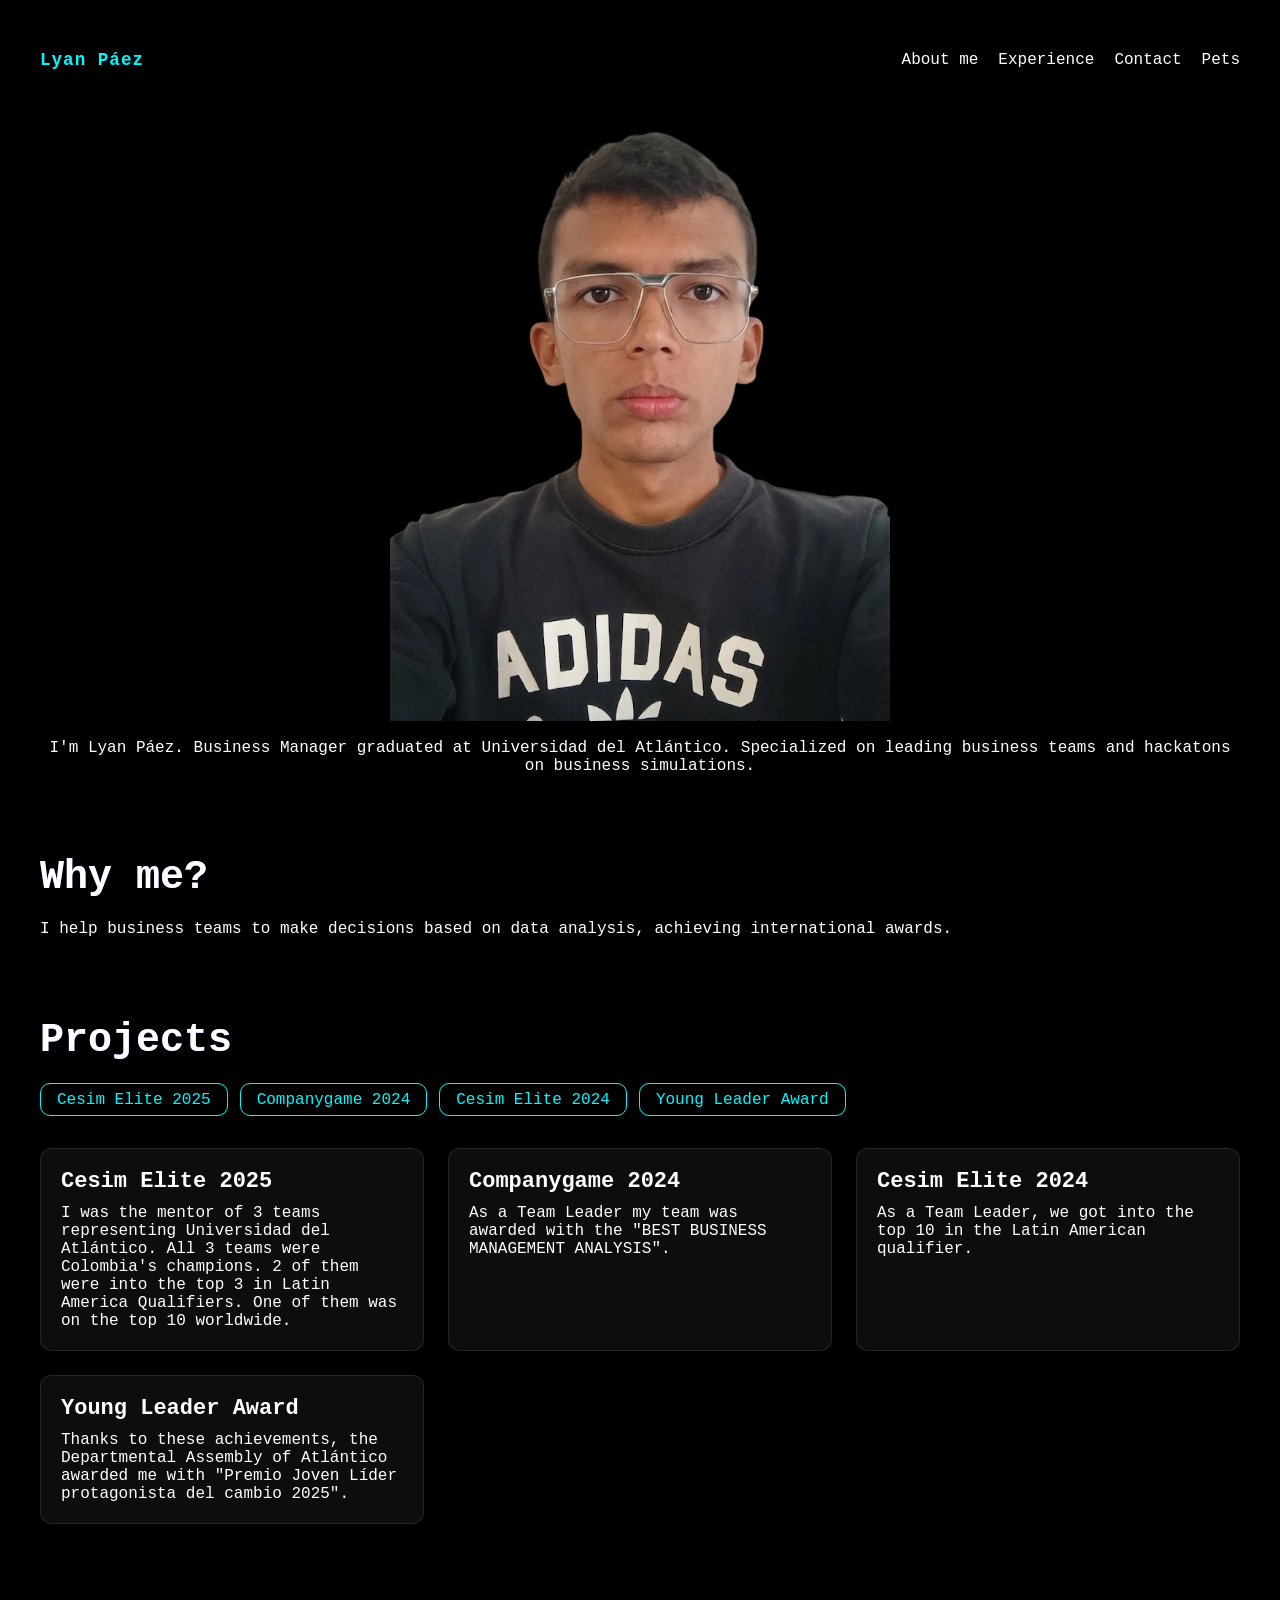
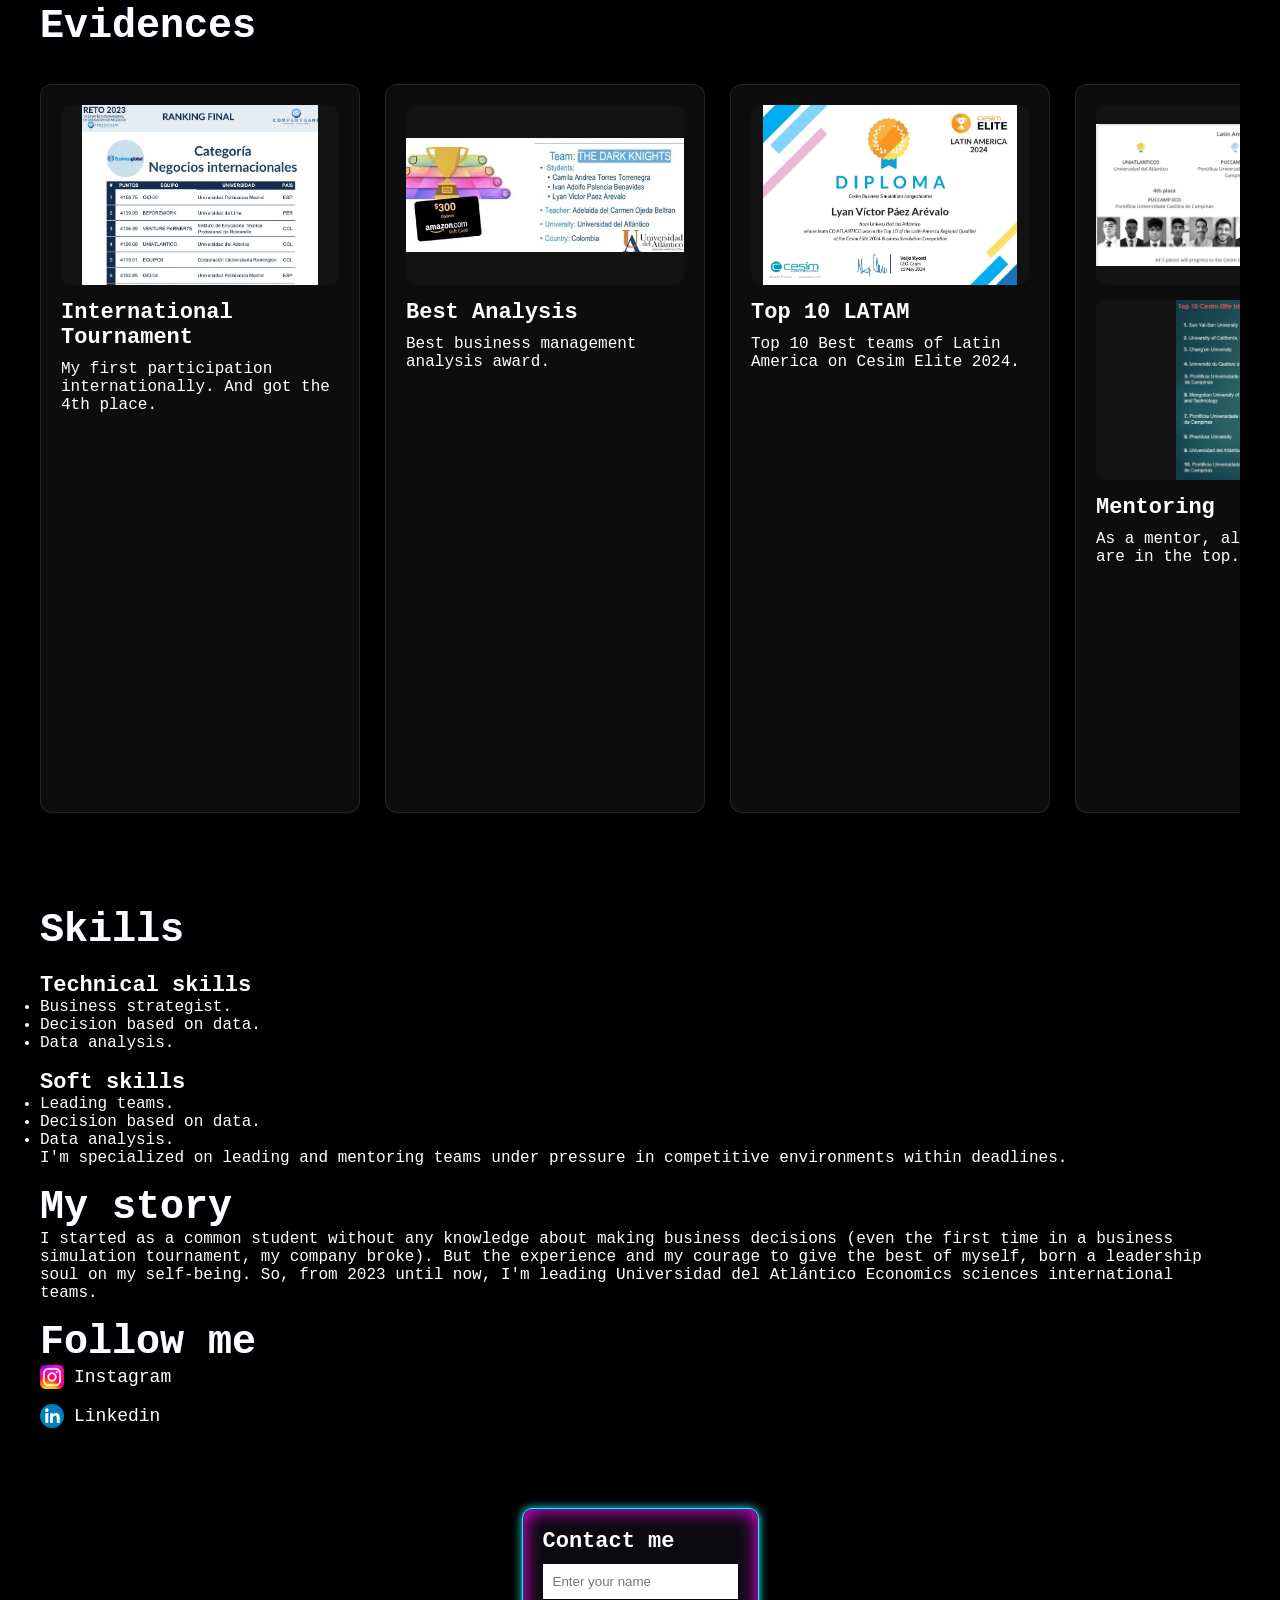
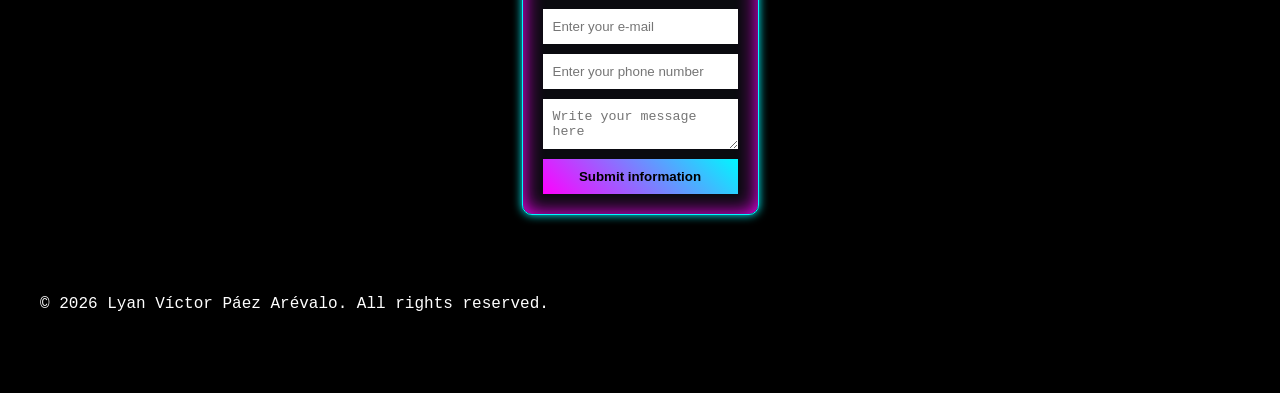
==== commit afc04aa8: "fix: Bugs were fixed" ====
--- a/index.html
+++ b/index.html
@@ -19,7 +19,7 @@
   <body>
     <header>
       <nav>
-        <span class="nav-brand">Lyan Víctor Páez Arévalo</span>
+        <span class="nav-brand">Lyan Páez</span>
         <button class="hamburger" id="hamburger" aria-label="Menu">
           <span class="bar"></span>
           <span class="bar"></span>
@@ -337,6 +337,7 @@
           <input type="email" placeholder="Enter your e-mail" required />
           <input type="tel" placeholder="Enter your phone number" required />
 
+          <textarea placeholder="Write your message here" required></textarea>
           <button type="submit">Submit information</button>
         </form>
       </section>
--- a/src/css/styles.min.css
+++ b/src/css/styles.min.css
@@ -1 +1 @@
-.navigation,a{text-decoration:none}.page-center,form,nav,nav ul{display:flex}h2,nav{margin-bottom:20px}.card h3,.img-card img{margin-bottom:10px}.nav-brand,button,h2,h3{font-weight:700}:root{--color-bg:#000;--color-text:#fff;--color-primary:#00f7ff;--color-secondary:#ff00ff;--color-accent:#bd00ff;--color-success:#00e571;--font-main:monospace;--border-radius:10px}html{scroll-behavior:smooth}*{margin:0;padding:0;box-sizing:border-box}body{font-family:monospace;color:#fff;background:#000;overflow-x:hidden;padding:40px}.page-center{justify-content:center}.center{text-align:center}img{width:100%;max-width:500px;height:auto}header{position:sticky;top:0;z-index:1000;background-color:var(--color-bg);padding:10px 0}.card,form{padding:20px}nav{align-items:center;justify-content:space-between}nav ul{gap:20px;list-style:none}.nav-brand{font-size:1.1rem;color:var(--color-primary);letter-spacing:1px}.navigation{color:#fff}a{color:#03d8f3;transition:.7s}a:visited{color:#f0f}a:hover{color:#bd00ff;text-decoration:underline dotted #54c1e6}form{background:#0a0a0f;border:1px solid #00f7ff;box-shadow:0 0 10px #00f7ff,0 0 20px #f0f inset;border-radius:10px;flex-direction:column;gap:10px;max-width:300px}button{background:linear-gradient(45deg,#f0f,#00f7ff);border:none;color:#000;padding:10px 20px;cursor:pointer;transition:.3s}button:hover{box-shadow:0 0 15px #f0f,0 0 30px #00f7ff;transform:scale(1.05)}input,textarea{position:relative;z-index:1;padding:10px;border:none;caret-color:var(--color-primary)}input:focus,textarea:focus{animation:.6s ease-out pulse}@keyframes pulse{0%{box-shadow:0 0 0 #00f7ff}50%{box-shadow:0 0 15px #00f7ff,0 0 30px #f0f}100%{box-shadow:0 0 8px #00f7ff}}.particle{position:fixed;width:6px;height:6px;pointer-events:none;z-index:9999;border-radius:50%;filter:blur(1px);box-shadow:0 0 10px currentColor;animation:.6s ease-out forwards explode}#lyan-ph,.glitch,.scroll-container{position:relative}@keyframes explode{0%{transform:scale(1);opacity:1}100%{transform:scale(3) translateY(-10px);opacity:0}}.glitch-shake{animation:.1s infinite shake}@keyframes shake{0%,100%{transform:translate(0,0)}25%{transform:translate(2px,-2px);filter:hue-rotate(90deg)}50%{transform:translate(-2px,2px)}75%{transform:translate(1px,-1px);filter:contrast(150%)}}.glitch{animation:1s infinite alternate glitch-skew}.glitch::after,.glitch::before{content:attr(data-text);position:absolute;top:0;width:100%}.glitch::before{color:#ff00c1;left:2px;text-shadow:-2px 0 #ff00c1;animation:2s linear infinite alternate-reverse glitch-anim}.glitch::after{color:#00fff9;left:-2px;text-shadow:-2px 0 #00fff9;animation:2.5s linear infinite alternate-reverse glitch-anim2}@keyframes glitch-anim{0%,100%{clip-path:inset(0 0 80% 0)}50%{clip-path:inset(40% 0 30% 0)}}@keyframes glitch-anim2{0%,100%{clip-path:inset(80% 0 0 0)}50%{clip-path:inset(30% 0 40% 0)}}@keyframes glitch-skew{0%{transform:skew(0)}100%{transform:skew(2deg)}}h2,h3{color:#fff}h2{font-size:2.5rem}h3{font-size:1.375rem}h2[data-glitch],h3[data-glitch]{position:relative;font-size:2.5rem;animation:1s ease-in-out infinite alternate an1}h2[data-glitch]::after,h2[data-glitch]::before,h3[data-glitch]::after,h3[data-glitch]::before{content:attr(data-glitch);position:absolute;top:0;left:0;opacity:.8}h2[data-glitch]::before,h3[data-glitch]::before{color:#8b00ff;z-index:-1;animation:.4s infinite an2}h2[data-glitch]::after,h3[data-glitch]::after{color:#00e571;z-index:-2;animation:.4s infinite an2}@keyframes an1{0%,100%,40%,44%,58%,61%,65%,69%,72%{transform:skewX(0)}41%{transform:skewX(10deg)}42%{transform:skewX(-10deg)}59%{transform:skewX(40deg) skewY(10deg)}60%{transform:skewX(-40deg) skewY(-10deg)}63%{transform:skewX(10deg) skewY(-5deg)}70%{transform:skewX(-50deg) skewY(-20deg)}71%{transform:skewX(10deg) skewY(-10deg)}}@keyframes an2{0%,100%{transform:translate(0)}20%{transform:translate(-3px,3px)}40%{transform:translate(-3px,-3px)}60%{transform:translate(3px,3px)}80%{transform:translate(3px,-3px)}}.reveal{opacity:0;transform:translateY(60px);transition:.8s}.reveal.active{opacity:1;transform:translateY(0)}.grid{display:grid;grid-template-columns:repeat(auto-fit,minmax(250px,1fr));gap:25px;margin-top:30px}.card{background:rgba(255,255,255,.05);border-radius:12px;transition:.3s;backdrop-filter:blur(10px);border:1px solid rgba(255,255,255,.1)}.card:hover{transform:translateY(-10px) scale(1.02);border-color:#00fff9;box-shadow:0 0 20px rgba(0,255,255,.2)}.img-card img{width:100%;height:180px;object-fit:contain;background-color:rgba(255,255,255,.02);border-radius:10px}section{margin-bottom:80px}#lyan-ph{display:block;margin:0 auto;z-index:1;animation:1.5s steps(10) infinite alternate-reverse permanent-glitch-shadow;transition:none}#lyan-ph:hover{filter:drop-shadow(0 0 25px #00fff9) drop-shadow(0 0 40px #ff00c1)}@keyframes permanent-glitch-shadow{0%,100%{filter:drop-shadow(4px 4px 0 #ff00c1) drop-shadow(-4px -4px 0 #00fff9) drop-shadow(0 0 8px rgba(139, 0, 255, .4))}5%{filter:drop-shadow(-2px -10px 0 #ff00c1) drop-shadow(6px 2px 0 #00fff9) drop-shadow(0 0 2px #fff)}10%{filter:drop-shadow(10px 4px 0 #ff00c1) drop-shadow(-10px -4px 0 #00fff9)}12%,35%{filter:drop-shadow(0 0 1px transparent)}15%{filter:drop-shadow(-15px 0 0 #ff00c1) drop-shadow(15px 0 0 #00fff9) drop-shadow(0 0 20px #8b00ff)}20%{filter:drop-shadow(0 -15px 0 #ff00c1) drop-shadow(0 15px 0 #00fff9) drop-shadow(0 0 10px #00fff9)}25%{filter:drop-shadow(3px -10px 0 #ff00c1) drop-shadow(-3px 10px 0 #00fff9)}30%{filter:drop-shadow(-5px 5px 0 #ff00c1) drop-shadow(5px -5px 0 #00fff9) drop-shadow(0 0 25px rgba(255, 0, 193, .7))}40%{filter:drop-shadow(12px 12px 0 #ff00c1) drop-shadow(-12px -12px 0 #00fff9) drop-shadow(0 0 15px #fff)}}.social-links ul{list-style:none;padding:0;display:flex;flex-direction:column;gap:15px}.social-links a{text-decoration:none;color:#fff;font-size:1.125rem;display:flex;align-items:center;gap:10px;transition:.3s}.social-links a:hover{color:#00fff9;text-shadow:0 0 8px #00fff9;transform:translateX(10px)}.social-icon{width:24px;height:24px;object-fit:contain}.scroll-container{width:100%;overflow:hidden;padding:15px 0}.scroll-content{display:flex;gap:25px;width:max-content;will-change:transform}.scroll-content .card{flex:0 0 320px}.scroll-container:hover .scroll-content{animation-play-state:paused!important}.projects-links{list-style:none;display:flex;flex-wrap:wrap;gap:.75rem;margin-bottom:2rem}#experience .projects-links li a{display:inline-block;padding:.4rem 1rem;border:1px solid var(--color-primary);border-radius:var(--border-radius);color:var(--color-primary);font-family:var(--font-main);transition:.3s}#experience .projects-links li a:hover{background:var(--color-primary);color:#000;text-decoration:none}#experience .projects-grid{display:grid;grid-template-columns:repeat(3,1fr);gap:1.5rem}.evidences-scroll .scroll-content{animation:40s linear infinite scroll-left}@keyframes scroll-left{0%{transform:translateX(0)}100%{transform:translateX(-50%)}}.expandable-image{cursor:pointer;transition:border-color .3s,filter .3s}.expandable-image:hover{border:1px solid #ff00c1;filter:drop-shadow(0 0 10px rgba(255, 0, 193, .5))}.modal-overlay{display:none;position:fixed;z-index:9999;left:0;top:0;width:100%;height:100%;background-color:rgba(0,0,0,.85);backdrop-filter:blur(8px);justify-content:center;align-items:center;opacity:0;transition:opacity .3s}.modal-overlay.open{display:flex;opacity:1}.modal-content{max-width:90%;max-height:90%;object-fit:contain;border-radius:8px;border:2px solid #00fff9;box-shadow:0 0 30px rgba(0,255,249,.4);transform:scale(.9);transition:transform .3s}.modal-overlay.open .modal-content{transform:scale(1)}.modal-close-btn{position:absolute;top:20px;right:40px;color:#fff;font-size:40px;font-weight:700;cursor:pointer;transition:color .3s,transform .3s}.modal-close-btn:hover{color:#ff00c1;transform:scale(1.1)}.hamburger{display:none;flex-direction:column;gap:5px;background:0 0;border:none;cursor:pointer;padding:10px;z-index:100;position:relative}.hamburger:hover{box-shadow:none;transform:none}.hamburger .bar{width:30px;height:3px;background-color:#00f7ff;border-radius:5px;transition:.3s}@media screen and (max-width:768px){.hamburger{display:flex;z-index:1000}nav{position:relative;display:flex;justify-content:flex-end}.nav-brand{position:absolute;left:50%;transform:translateX(-50%)}nav ul{position:fixed;top:0;right:-100%;height:100vh;width:250px;background:rgba(10,10,15,.95);backdrop-filter:blur(10px);flex-direction:column;align-items:center;justify-content:center;transition:.4s ease-in-out;box-shadow:-5px 0 15px rgba(0,247,255,.2);z-index:99;margin-bottom:0}nav ul.active{right:0}.hamburger.active .bar:first-child{transform:translateY(8px) rotate(45deg);background-color:#f0f}.hamburger.active .bar:nth-child(2){opacity:0}.hamburger.active .bar:nth-child(3){transform:translateY(-8px) rotate(-45deg);background-color:#f0f}}@media (max-width:768px){#experience .projects-grid{grid-template-columns:repeat(2,1fr)}nav ul{flex-direction:column;gap:10px}.scroll-content .card{flex:0 0 260px}}@media (max-width:480px){#experience .projects-grid{grid-template-columns:1fr}.projects-links{flex-direction:column}body{padding:20px}nav ul{flex-direction:column;gap:8px}#lyan-ph{max-width:80%}form{max-width:100%}}+body,p{font-size:1rem}.navigation,a{text-decoration:none}.page-center,form,nav,nav ul{display:flex}h2,nav{margin-bottom:20px}.card h3,.img-card img{margin-bottom:10px}.nav-brand,button,h2,h3{font-weight:700}:root{--color-bg:#000;--color-text:#fff;--color-primary:#00f7ff;--color-secondary:#ff00ff;--color-accent:#bd00ff;--color-success:#00e571;--font-main:monospace;--border-radius:10px}html{scroll-behavior:smooth}*{margin:0;padding:0;box-sizing:border-box}body{font-family:monospace;color:#fff;background:#000;overflow-x:hidden;padding:40px}.page-center{justify-content:center}.center{text-align:center}img{width:100%;max-width:500px;height:auto}header{position:sticky;top:0;z-index:1000;background-color:var(--color-bg);padding:10px 0}.card,form{padding:20px}nav{align-items:center;justify-content:space-between}nav ul{gap:20px;list-style:none}.nav-brand{font-size:1.1rem;color:var(--color-primary);letter-spacing:1px}.navigation{color:#fff}a{color:#03d8f3;transition:.7s}a:visited{color:#f0f}a:hover{color:#bd00ff;text-decoration:underline dotted #54c1e6}form{background:#0a0a0f;border:1px solid #00f7ff;box-shadow:0 0 10px #00f7ff,0 0 20px #f0f inset;border-radius:10px;flex-direction:column;gap:10px;max-width:300px}button{background:linear-gradient(45deg,#f0f,#00f7ff);border:none;color:#000;padding:10px 20px;cursor:pointer;transition:.3s}button:hover{box-shadow:0 0 15px #f0f,0 0 30px #00f7ff;transform:scale(1.05)}input,textarea{position:relative;z-index:1;padding:10px;border:none;caret-color:var(--color-primary)}input:focus,textarea:focus{animation:.6s ease-out pulse}@keyframes pulse{0%{box-shadow:0 0 0 #00f7ff}50%{box-shadow:0 0 15px #00f7ff,0 0 30px #f0f}100%{box-shadow:0 0 8px #00f7ff}}.particle{position:fixed;width:6px;height:6px;pointer-events:none;z-index:9999;border-radius:50%;filter:blur(1px);box-shadow:0 0 10px currentColor;animation:.6s ease-out forwards explode}#lyan-ph,.glitch,.scroll-container{position:relative}@keyframes explode{0%{transform:scale(1);opacity:1}100%{transform:scale(3) translateY(-10px);opacity:0}}.glitch-shake{animation:.1s infinite shake}@keyframes shake{0%,100%{transform:translate(0,0)}25%{transform:translate(2px,-2px);filter:hue-rotate(90deg)}50%{transform:translate(-2px,2px)}75%{transform:translate(1px,-1px);filter:contrast(150%)}}.glitch{animation:1s infinite alternate glitch-skew}.glitch::after,.glitch::before{content:attr(data-text);position:absolute;top:0;width:100%}.glitch::before{color:#ff00c1;left:2px;text-shadow:-2px 0 #ff00c1;animation:2s linear infinite alternate-reverse glitch-anim}.glitch::after{color:#00fff9;left:-2px;text-shadow:-2px 0 #00fff9;animation:2.5s linear infinite alternate-reverse glitch-anim2}@keyframes glitch-anim{0%,100%{clip-path:inset(0 0 80% 0)}50%{clip-path:inset(40% 0 30% 0)}}@keyframes glitch-anim2{0%,100%{clip-path:inset(80% 0 0 0)}50%{clip-path:inset(30% 0 40% 0)}}@keyframes glitch-skew{0%{transform:skew(0)}100%{transform:skew(2deg)}}h2,h3{color:#fff}h2{font-size:2.5rem}h3{font-size:1.375rem}h2[data-glitch],h3[data-glitch]{position:relative;font-size:2.5rem;animation:1s ease-in-out infinite alternate an1}h2[data-glitch]::after,h2[data-glitch]::before,h3[data-glitch]::after,h3[data-glitch]::before{content:attr(data-glitch);position:absolute;top:0;left:0;opacity:.8}h2[data-glitch]::before,h3[data-glitch]::before{color:#8b00ff;z-index:-1;animation:.4s infinite an2}h2[data-glitch]::after,h3[data-glitch]::after{color:#00e571;z-index:-2;animation:.4s infinite an2}@keyframes an1{0%,100%,40%,44%,58%,61%,65%,69%,72%{transform:skewX(0)}41%{transform:skewX(10deg)}42%{transform:skewX(-10deg)}59%{transform:skewX(40deg) skewY(10deg)}60%{transform:skewX(-40deg) skewY(-10deg)}63%{transform:skewX(10deg) skewY(-5deg)}70%{transform:skewX(-50deg) skewY(-20deg)}71%{transform:skewX(10deg) skewY(-10deg)}}@keyframes an2{0%,100%{transform:translate(0)}20%{transform:translate(-3px,3px)}40%{transform:translate(-3px,-3px)}60%{transform:translate(3px,3px)}80%{transform:translate(3px,-3px)}}.reveal{opacity:0;transform:translateY(60px);transition:.8s}.reveal.active{opacity:1;transform:translateY(0)}.grid{display:grid;grid-template-columns:repeat(auto-fit,minmax(250px,1fr));gap:25px;margin-top:30px}.card{background:rgba(255,255,255,.05);border-radius:12px;transition:.3s;backdrop-filter:blur(10px);border:1px solid rgba(255,255,255,.1)}.card:hover{transform:translateY(-10px) scale(1.02);border-color:#00fff9;box-shadow:0 0 20px rgba(0,255,255,.2)}.img-card img{width:100%;height:180px;object-fit:contain;background-color:rgba(255,255,255,.02);border-radius:10px}section{margin-bottom:80px}#lyan-ph{display:block;margin:0 auto;z-index:1;animation:1.5s steps(10) infinite alternate-reverse permanent-glitch-shadow;transition:none}#lyan-ph:hover{filter:drop-shadow(0 0 25px #00fff9) drop-shadow(0 0 40px #ff00c1)}@keyframes permanent-glitch-shadow{0%,100%{filter:drop-shadow(4px 4px 0 #ff00c1) drop-shadow(-4px -4px 0 #00fff9) drop-shadow(0 0 8px rgba(139, 0, 255, .4))}5%{filter:drop-shadow(-2px -10px 0 #ff00c1) drop-shadow(6px 2px 0 #00fff9) drop-shadow(0 0 2px #fff)}10%{filter:drop-shadow(10px 4px 0 #ff00c1) drop-shadow(-10px -4px 0 #00fff9)}12%,35%{filter:drop-shadow(0 0 1px transparent)}15%{filter:drop-shadow(-15px 0 0 #ff00c1) drop-shadow(15px 0 0 #00fff9) drop-shadow(0 0 20px #8b00ff)}20%{filter:drop-shadow(0 -15px 0 #ff00c1) drop-shadow(0 15px 0 #00fff9) drop-shadow(0 0 10px #00fff9)}25%{filter:drop-shadow(3px -10px 0 #ff00c1) drop-shadow(-3px 10px 0 #00fff9)}30%{filter:drop-shadow(-5px 5px 0 #ff00c1) drop-shadow(5px -5px 0 #00fff9) drop-shadow(0 0 25px rgba(255, 0, 193, .7))}40%{filter:drop-shadow(12px 12px 0 #ff00c1) drop-shadow(-12px -12px 0 #00fff9) drop-shadow(0 0 15px #fff)}}.social-links ul{list-style:none;padding:0;display:flex;flex-direction:column;gap:15px}.social-links a{text-decoration:none;color:#fff;font-size:1.125rem;display:flex;align-items:center;gap:10px;transition:.3s}.social-links a:hover{color:#00fff9;text-shadow:0 0 8px #00fff9;transform:translateX(10px)}.social-icon{width:24px;height:24px;object-fit:contain}.scroll-container{width:100%;overflow:hidden;padding:15px 0}.scroll-content{display:flex;gap:25px;width:max-content;will-change:transform}.scroll-content .card{flex:0 0 320px}.scroll-container:hover .scroll-content{animation-play-state:paused!important}.projects-links{list-style:none;display:flex;flex-wrap:wrap;gap:.75rem;margin-bottom:2rem}#experience .projects-links li a{display:inline-block;padding:.4rem 1rem;border:1px solid var(--color-primary);border-radius:var(--border-radius);color:var(--color-primary);font-family:var(--font-main);transition:.3s}#experience .projects-links li a:hover{background:var(--color-primary);color:#000;text-decoration:none}#experience .projects-grid{display:grid;grid-template-columns:repeat(3,1fr);gap:1.5rem}.evidences-scroll .scroll-content{animation:40s linear infinite scroll-left}@keyframes scroll-left{0%{transform:translateX(0)}100%{transform:translateX(-50%)}}.expandable-image{cursor:pointer;transition:border-color .3s,filter .3s}.expandable-image:hover{border:1px solid #ff00c1;filter:drop-shadow(0 0 10px rgba(255, 0, 193, .5))}.modal-overlay{display:none;position:fixed;z-index:9999;left:0;top:0;width:100%;height:100%;background-color:rgba(0,0,0,.85);backdrop-filter:blur(8px);justify-content:center;align-items:center;opacity:0;transition:opacity .3s}.modal-overlay.open{display:flex;opacity:1}.modal-content{max-width:90%;max-height:90%;object-fit:contain;border-radius:8px;border:2px solid #00fff9;box-shadow:0 0 30px rgba(0,255,249,.4);transform:scale(.9);transition:transform .3s}.modal-overlay.open .modal-content{transform:scale(1)}.modal-close-btn{position:absolute;top:20px;right:40px;color:#fff;font-size:40px;font-weight:700;cursor:pointer;transition:color .3s,transform .3s}.modal-close-btn:hover{color:#ff00c1;transform:scale(1.1)}.hamburger{display:none;flex-direction:column;gap:5px;background:0 0;border:none;cursor:pointer;padding:10px;z-index:100;position:relative}.hamburger:hover{box-shadow:none;transform:none}.hamburger .bar{width:30px;height:3px;background-color:#00f7ff;border-radius:5px;transition:.3s}@media screen and (max-width:768px){.hamburger{display:flex;z-index:1000}nav{position:relative;display:flex;justify-content:flex-end}.nav-brand{position:absolute;left:50%;transform:translateX(-50%)}nav ul{position:fixed;top:0;right:-100%;height:100vh;width:250px;background:rgba(10,10,15,.95);backdrop-filter:blur(10px);flex-direction:column;align-items:center;justify-content:center;transition:.4s ease-in-out;box-shadow:-5px 0 15px rgba(0,247,255,.2);z-index:99;margin-bottom:0}nav ul.active{right:0}.hamburger.active .bar:first-child{transform:translateY(8px) rotate(45deg);background-color:#f0f}.hamburger.active .bar:nth-child(2){opacity:0}.hamburger.active .bar:nth-child(3){transform:translateY(-8px) rotate(-45deg);background-color:#f0f}}@media (max-width:768px){#experience .projects-grid{grid-template-columns:repeat(2,1fr)}nav ul{flex-direction:column;gap:10px}.scroll-content .card{flex:0 0 260px}}@media (max-width:480px){#experience .projects-grid{grid-template-columns:1fr}.projects-links{flex-direction:column}body{padding:20px}nav ul{flex-direction:column;gap:8px}#lyan-ph{max-width:80%}form{max-width:100%}}
